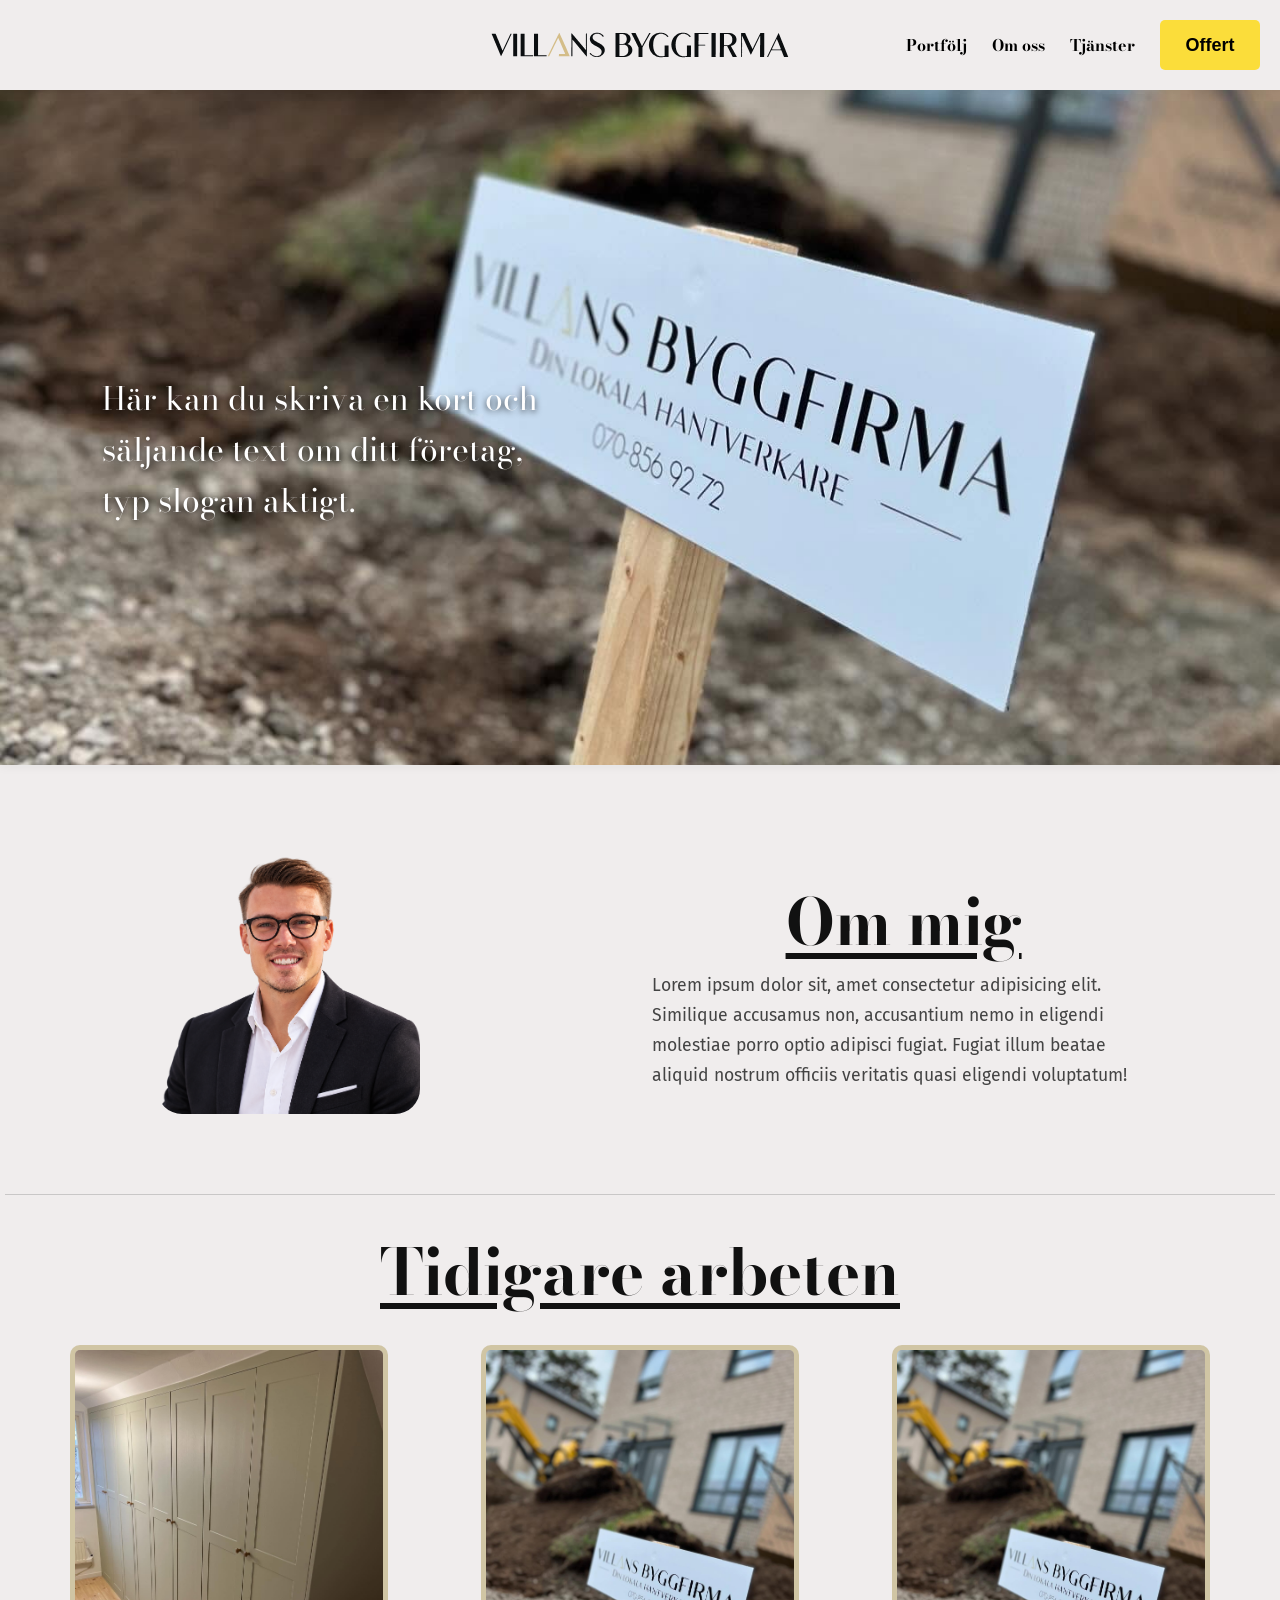
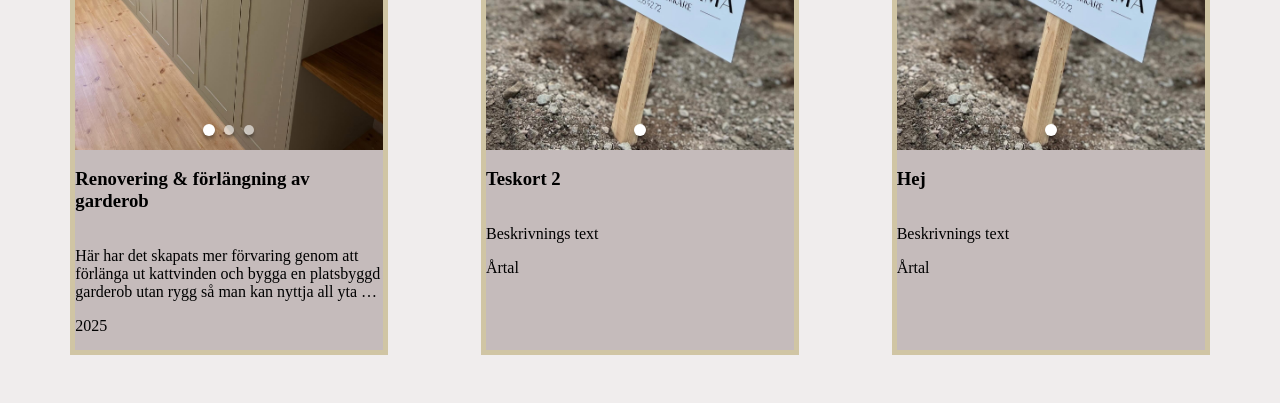
==== index.html @ 3e9bc25f "-Lagt till en skript för att automatiskt skapa nya projektkort och cykla bilderna vid hover. -Stylin" ====
<!DOCTYPE html>
<html lang="en">
<head>
    <meta charset="UTF-8">
    <meta name="viewport" content="width=device-width, initial-scale=1.0">
    <title>Villans Bygg</title>

    <link rel="stylesheet" href="style.css">
    <link rel="preconnect" href="https://fonts.googleapis.com">
    <link rel="preconnect" href="https://fonts.gstatic.com" crossorigin>
    <link href="https://fonts.googleapis.com/css2?family=Bodoni+Moda:ital,opsz,wght@0,6..96,400..900;1,6..96,400..900&family=Caveat:wght@400..700&family=Fira+Sans:ital,wght@0,100;0,200;0,300;0,400;0,500;0,600;0,700;0,800;0,900;1,100;1,200;1,300;1,400;1,500;1,600;1,700;1,800;1,900&family=Instrument+Serif:ital@0;1&display=swap" rel="stylesheet">
</head>
<body>
    <header>
        <div class="header-container">
            <a class="logo" href="/"><img src="/images/Villans-Byggfirma-logo.svg" alt="Villans Byggfirma Logotype">
            </a>
            
            <nav class="navbar">
                <ul>
                    <li><a class="listItems" href="#portfolio">Portfölj</a></li>
                    <li><a class="listItems" href="#aboutUs">Om oss</a></li>
                    <li><a class="listItems" href="#services">Tjänster</a></li>
                </ul>
                <button id="openModalBtn" class="offerBtn">Offert</button>
            </nav>
        </div>
    </header>
    <main>
        <section class="hero-banner"><!--header typ där offertknappen ska vara och en bilden ska ligga som en sectionerad bakgrund-->
            <div class="hero-content">
                <img src="/images/omslag.jpg" alt="Construction sign with company name and contact info">
                <div class="hero-text-box">
                    <p>Här kan du skriva en kort och säljande text om ditt företag, typ slogan aktigt.</p>
                </div>
            </div>
        </section>

        <section id="aboutUs">
            <article class="about">
                <img src="/images/jn-portrait.png" alt="">
                <h2>Om mig</h2>
                <p>Lorem ipsum dolor sit, amet consectetur adipisicing elit. Similique accusamus non, accusantium nemo in eligendi molestiae porro optio adipisci fugiat. Fugiat illum beatae aliquid nostrum officiis veritatis quasi eligendi voluptatum!</p>
            </article>
        </section>

        <section id="services">

        </section>
 
        <section id="portfolio"><!--Portfölj med lite olika utförda arbeten-->
            <div class="project-section">
                <h2>Tidigare arbeten</h2>
                <div id="projects-grid"></div>   <!--Här denna kan ta in projekten automatiskt och använder sig av en template fil istället-->
            </div>
        </section>

        <section id="reviews"><!--Betygsättning-->
            <div>

            </div>
        </section>

        <footer>

        </footer>

<!-- SJÄLVA POP-UP-RUTAN (MODAL) -->
        <div id="offerModal" class="modal">
            <div class="modal-content">
                <!-- Stäng-knapp (krysset) -->
                <span class="close-btn">&times;</span>
                
                <h2>Begär offert</h2>
                <p>Berätta om ert projekt så återkommer vi!</p>
                
                <!-- Ditt kontaktformulär flyttas hit -->
                <form method="post" id="leadform">
                    <div class="form-group">
                        <input type="text" name="name" placeholder="Ditt namn" required>
                    </div>
                    <div class="form-group">
                        <input type="text" name="phone" placeholder="Ditt telefonnummer" required>
                    </div>
                    <div class="form-group">
                        <input type="email" name="email" placeholder="Din mejladress" required>
                    </div>
                    <div class="form-group">
                        <textarea name="message" rows="4" placeholder="Berätta gärna om era behov!"></textarea>
                    </div>
                    <div>
                        <button type="submit" class="submit-btn">Skicka förfrågan</button>
                    </div>
                </form>
            </div>
        </div>
    </main>
        <template id="project-template">
            <div class="project-card">
                <!-- Bildspel-behållare -->
                <div class="slideshow-container">
                    <img src="" alt="" class="project-img active-img">
                    <!-- Här laddas de övriga bilderna dynamiskt -->
                    <div class="slideshow-dots"></div>
                </div>
                
                <div class="project-info">
                    <h3 class="project-title"></h3>
                    <p class="project-desc"></p>
                    <span class="project-year"></span>
                </div>
            </div>
        </template>
        <script src="quoteBtn.js"></script>
        <script src="project-loader.js"></script>
</body>
</html>
---- style.css ----
*{
    
}

html{
    scroll-behavior: smooth;
    scroll-padding-top: 91px;
}

body{
    margin: 0;
    background-color: rgb(240, 237, 237);
}

header{
    position: sticky;
    top: 0;
    z-index: 1000;
    background-color: rgb(240, 237, 237);
    box-shadow: 0 2px 10px rgba(0, 0, 0, 0.05);
}
.header-container {
    display: grid;
    grid-template-columns: 1fr auto 1fr; 
    align-items: center;            
    padding: 20px;
    font-family: "Bodoni Moda", serif;

    
}

.logo {
    grid-column: 2;
    height: fit-content;
    width: 300px;

}

.logo img {
    width: 100%;
    height: auto;
    display: block;
}

.navbar {
    grid-column: 3;
    justify-self: end;
    display: flex;
    align-items: center;
    gap: 20px; 
}

ul {
    list-style: none;
    display: flex;
    gap: 15px; 
    margin: 0;
    padding: 0;
}

.listItems {
    color: black;
    padding: 5px;
    font-weight: bold;
    transition: color 0.3s ease;
    text-decoration: none;
    
}

.listItems:hover{
    color: rgba(255, 217, 0);
    text-decoration: underline;
    text-decoration-color: gold;
}

.offerBtn{
    border: none;
    border-radius: 5px;
    background-color: rgba(255, 217, 0, 0.753);
    height: 50px;
    width: 100px;
    font-size: large;
    font-weight: bolder;
    transition: background-color 0.5s ease;
}

.offerBtn:hover{
    background-color: #333;
    color: gold;
    text-decoration: underline;
    text-decoration-color: gold;

}

/* Dölj rutan som standard */
.modal {
    display: none; 
    position: fixed; 
    z-index: 1000; 
    left: 0;
    top: 0;
    width: 100%;
    height: 100%;
    background-color: rgba(0, 0, 0, 0.6); /* Mörk transparent bakgrund */
    justify-content: center;
    align-items: center;
}

/* Själva popup-kortet */
.modal-content {
    background-color: rgb(233, 233, 231); /* Matchar din sajt */
    padding: 30px;
    border-radius: 8px;
    width: 90%;
    max-width: 500px;
    position: relative;
    box-shadow: 0 5px 15px rgba(0,0,0,0.3);
    font-family: Arial, Helvetica, sans-serif;
}

/* Stäng-knappen (krysset i hörnet) */
.close-btn {
    position: absolute;
    top: 15px;
    right: 20px;
    font-size: 28px;
    font-weight: bold;
    cursor: pointer;
    color: #333;
}

.close-btn:hover {
    color: #000;
}

/* Stil för formulärets fält inne i popupen */
.modal-content input, 
.modal-content textarea {
    width: 100%;
    padding: 10px;
    margin-bottom: 15px;
    border: 1px solid #ccc;
    border-radius: 4px;
    background-color: white; /* Så fälten syns tydligt mot bakgrunden */
    box-sizing: border-box;
    font-family: "arial", sans-serif;
}

.submit-btn {
    width: 100%;
    padding: 12px;
    background-color: #111;
    color: white;
    border: none;
    border-radius: 4px;
    cursor: pointer;
    font-weight: bold;
}

.submit-btn:hover {
    background-color: #333;
    color: gold;
}

.hero-banner {
    width: 100%;
    line-height: 0; /* Tar bort eventuellt extra tomrum under bilden i vissa webbläsare */
    background-color: #111; /* Snygg mörk bakgrund om bilden laddar långsamt */
}

.hero-banner img {
    width: 100%;
    height: auto;
    max-height: 75vh;
    object-fit: cover;
    object-position: center 68%;
    display: block;
    box-shadow: 0 2px 10px rgba(0, 0, 0, 0.05);
    z-index: 500;
}

.hero-text-box {
    position: absolute;     
    top: 50%;               /* Centrerar vertikalt i höjd med bilden */
    left: 8%;               /* Styr hur långt till vänster texten hamnar (där din ring är) */
    transform: translateY(-50%); /* Finjusterar den exakta vertikala centreringen */
    max-width: 450px;       /* Gör så att texten bryts snyggt och inte drar ut över hela skylten */
    color: #ffffff;         /* Vit text för maximal kontrast */
    text-shadow: 0 2px 6px rgba(0, 0, 0, 0.8); /* Ger en mörk skugga så texten läses lätt mot marken */
}

.hero-text-box p {
    font-family: "Bodoni Moda", serif; 
    font-size: 2rem;
    line-height: 1.6;
    margin: 0;
}

#aboutUs {
    
    padding: 80px 20px; /* Ger skön luft runt sektionen så den inte klistrar mot kanterna */
    max-width: 1fr;
    margin: 5px; /* Centrerar hela sektionen på stora skärmar */
    box-shadow: 0px 1px #33333334;
}

.about {
    display: grid;
    grid-template-columns: 0.75fr 1fr;

       & h2{
        font-family: "Bodoni Moda", serif;
        font-size: clamp(2.5rem, 5vw, 4rem); /* Responsiv storlek som inte spränger mobilen */
        text-decoration: underline;
        text-underline-offset: 8px; 
        color: #111111;
        margin: 0 auto;
        justify-self: center;
        align-self: last baseline;
        }

        & p{
            grid-column: 2;
            grid-row: 2;
            font-family: "Fira Sans", sans-serif; 
            font-size: 1.1rem;
            line-height: 1.7; /* Gör brödtexten lättläst */
            color: #444444;
            margin: 0 100px;
        }

        & img{
            grid-row: 1 / span 2;
            width: 50%;
            height: auto;
            justify-self: center;
            align-self: center;
            border-radius: 25px;
        }
    
}

#portfolio {
    padding: 24px;
}
.project-section {
    display: flex;
    flex-direction: column;
    justify-content: center;
    
    & h2{
        font-family: "Bodoni Moda", serif;
        font-size: clamp(2.5rem, 5vw, 4rem); /* Responsiv storlek som inte spränger mobilen */
        text-decoration: underline;
        text-underline-offset: 8px; 
        color: #111111;
        margin: 0;
        align-self: center;
    }
}

#projects-grid {
    display: flex;
    justify-content: space-around;
    align-items: center;
    margin: 24px auto;
}

.project-card {
    display: flex;
    flex-direction: column;
    width: 25%;
    height: 600px;
    background-color: #c5bbbb;
    border: thick solid rgba(231, 214, 115, 0.329);
    border-radius: 10px 10px 0px 0px;
    
    
}

.slideshow-container {
    position: relative;
    width: 100%;
    height: 400px;
    flex-shrink: 0;

    & img{
        position: absolute;
        top: 0;
        left: 0;
        width: 100%;
        height: 100%;
        object-fit: cover;
        opacity: 0;
        transition: opacity 0.5s ease;
        border-radius: 5px 5px 0px 0px;
    }

    & img.active-img{
        opacity: 1;
    }
}

.slideshow-dots {
    position: absolute;
    bottom: 15px;
    left: 50%;
    transform: translateX(-50%);
    display: flex;
    gap: 10px;
    z-index: 2;

}

.slideshow-dots span {
    width: 10px;
    height: 10px;
    background-color: rgba(255, 255, 255, 0.6);
    border-radius: 50%;
    box-shadow: 0 3px 3px rgba(0, 0, 0, 0.3);
    transition: background-color 0.5s, transform 0.3s;

    
}

.slideshow-dots span.active-dot {
    background-color: #ffffff;
    transform: scale(1.2);
}

.project-info {
    display: flex;
    flex-direction: column;
    flex-grow: 1;
    overflow: auto;

    & .project-desc {
        display: -webkit-box;
        -webkit-line-clamp: 3;
        line-clamp: 3;
        -webkit-box-orient: vertical;
        overflow: hidden;
    }
    & .project-year {
        
    }
}
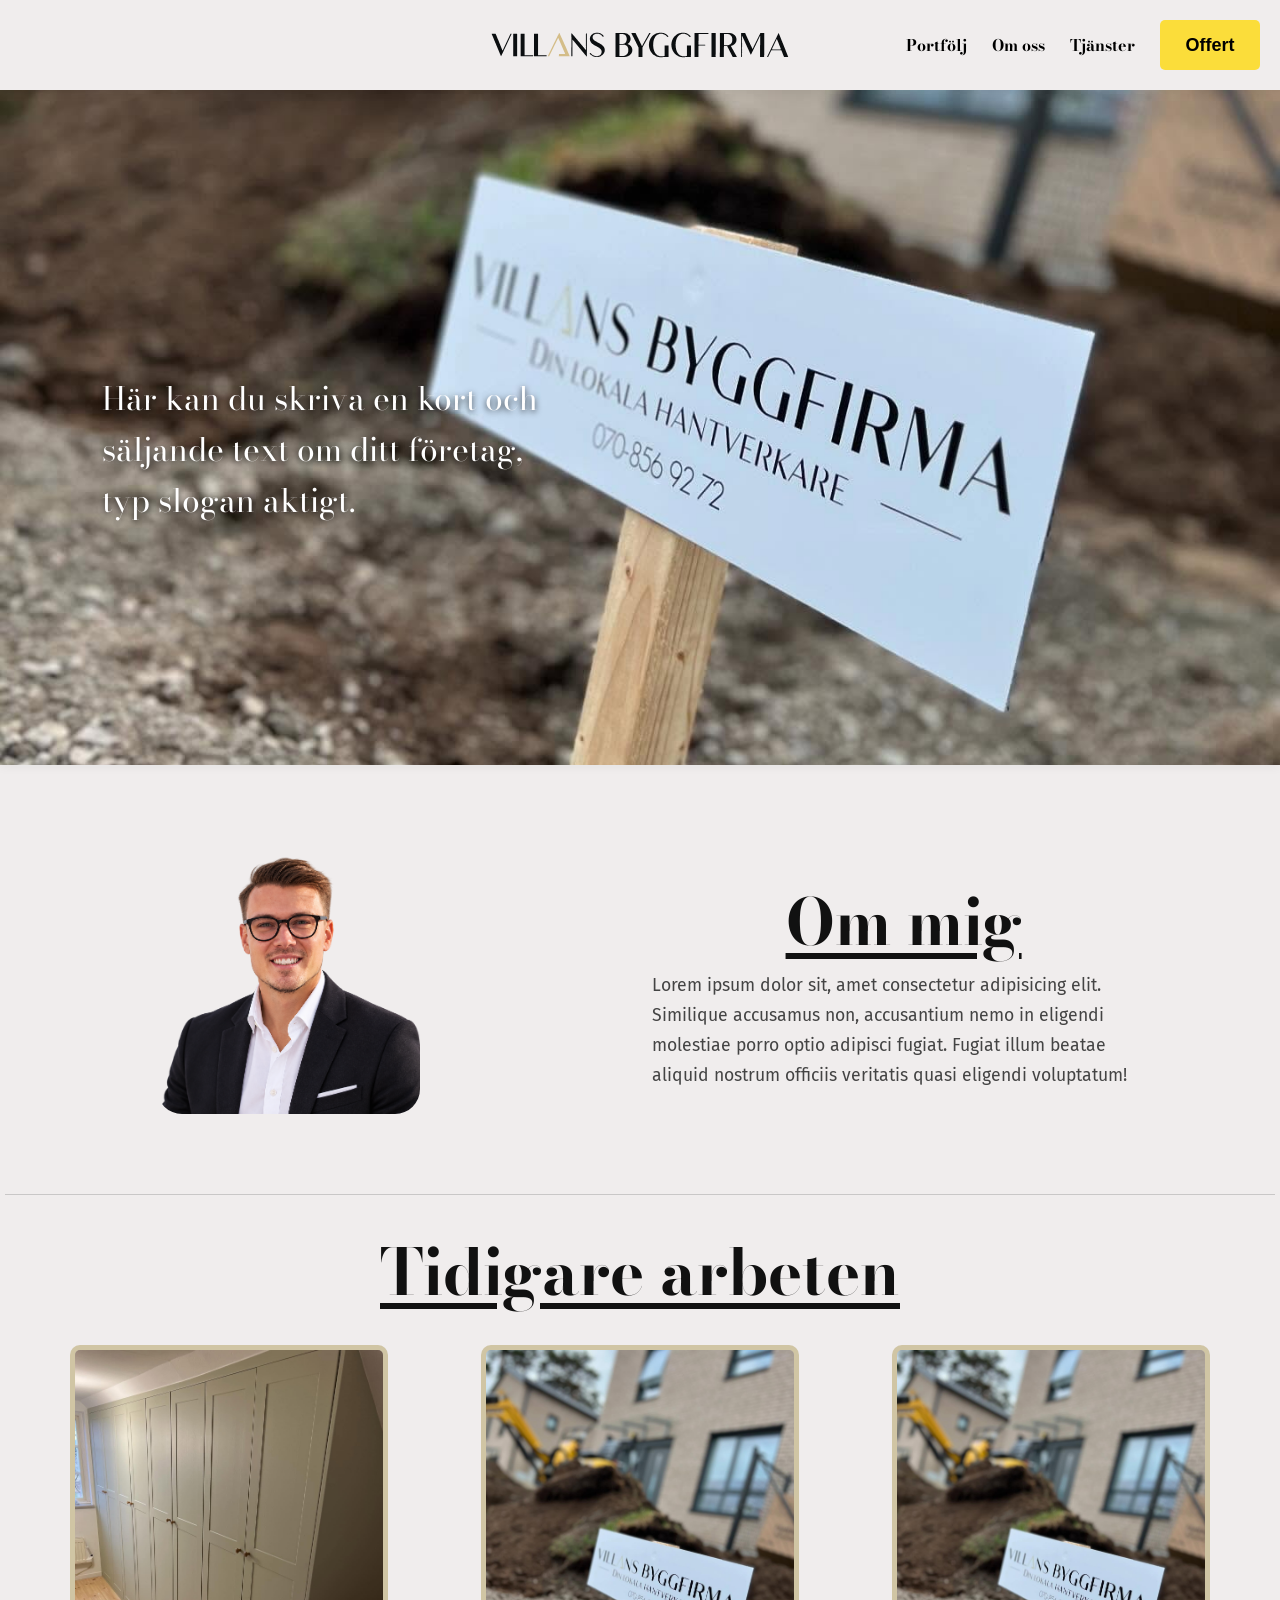
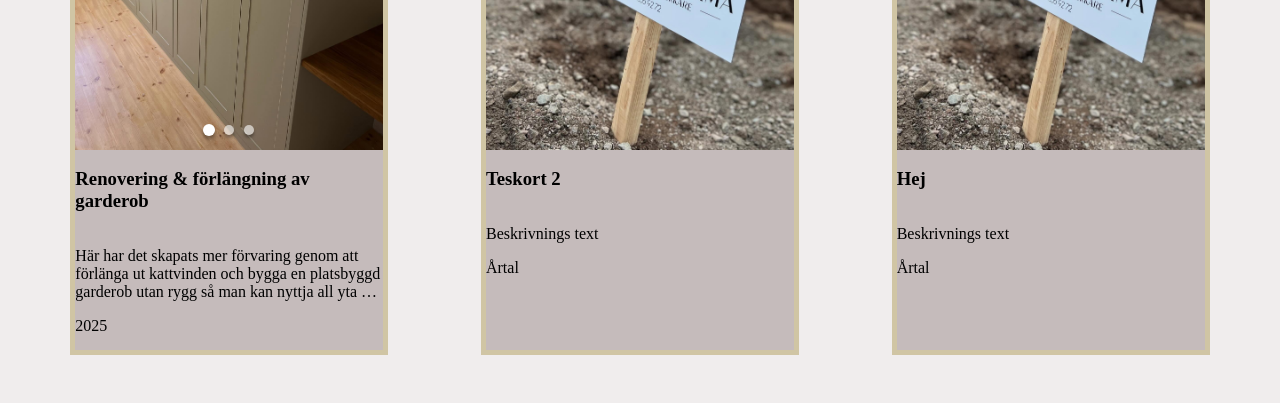
==== commit 59ddd51e: "-Byggt projectLoader för han med AI som bollplank istället för facit. -Modifieringar i quoteBtn & RE" ====
--- a/index.html
+++ b/index.html
@@ -22,7 +22,7 @@
                     <li><a class="listItems" href="#aboutUs">Om oss</a></li>
                     <li><a class="listItems" href="#services">Tjänster</a></li>
                 </ul>
-                <button id="openModalBtn" class="offerBtn">Offert</button>
+                <button id="openOfferBtn" class="offerBtn">Offert</button>
             </nav>
         </div>
     </header>
@@ -66,8 +66,8 @@
         </footer>
 
 <!-- SJÄLVA POP-UP-RUTAN (MODAL) -->
-        <div id="offerModal" class="modal">
-            <div class="modal-content">
+        <div id="offerForm" class="form">
+            <div class="form-content">
                 <!-- Stäng-knapp (krysset) -->
                 <span class="close-btn">&times;</span>
                 
@@ -112,6 +112,6 @@
             </div>
         </template>
         <script src="quoteBtn.js"></script>
-        <script src="project-loader.js"></script>
+        <script src="projectLoader.js"></script>
 </body>
 </html>
--- a/style.css
+++ b/style.css
@@ -93,7 +93,7 @@
 }
 
 /* Dölj rutan som standard */
-.modal {
+.form {
     display: none; 
     position: fixed; 
     z-index: 1000; 
@@ -107,7 +107,7 @@
 }
 
 /* Själva popup-kortet */
-.modal-content {
+.form-content {
     background-color: rgb(233, 233, 231); /* Matchar din sajt */
     padding: 30px;
     border-radius: 8px;
@@ -134,8 +134,8 @@
 }
 
 /* Stil för formulärets fält inne i popupen */
-.modal-content input, 
-.modal-content textarea {
+.form-content input, 
+.form-content textarea {
     width: 100%;
     padding: 10px;
     margin-bottom: 15px;
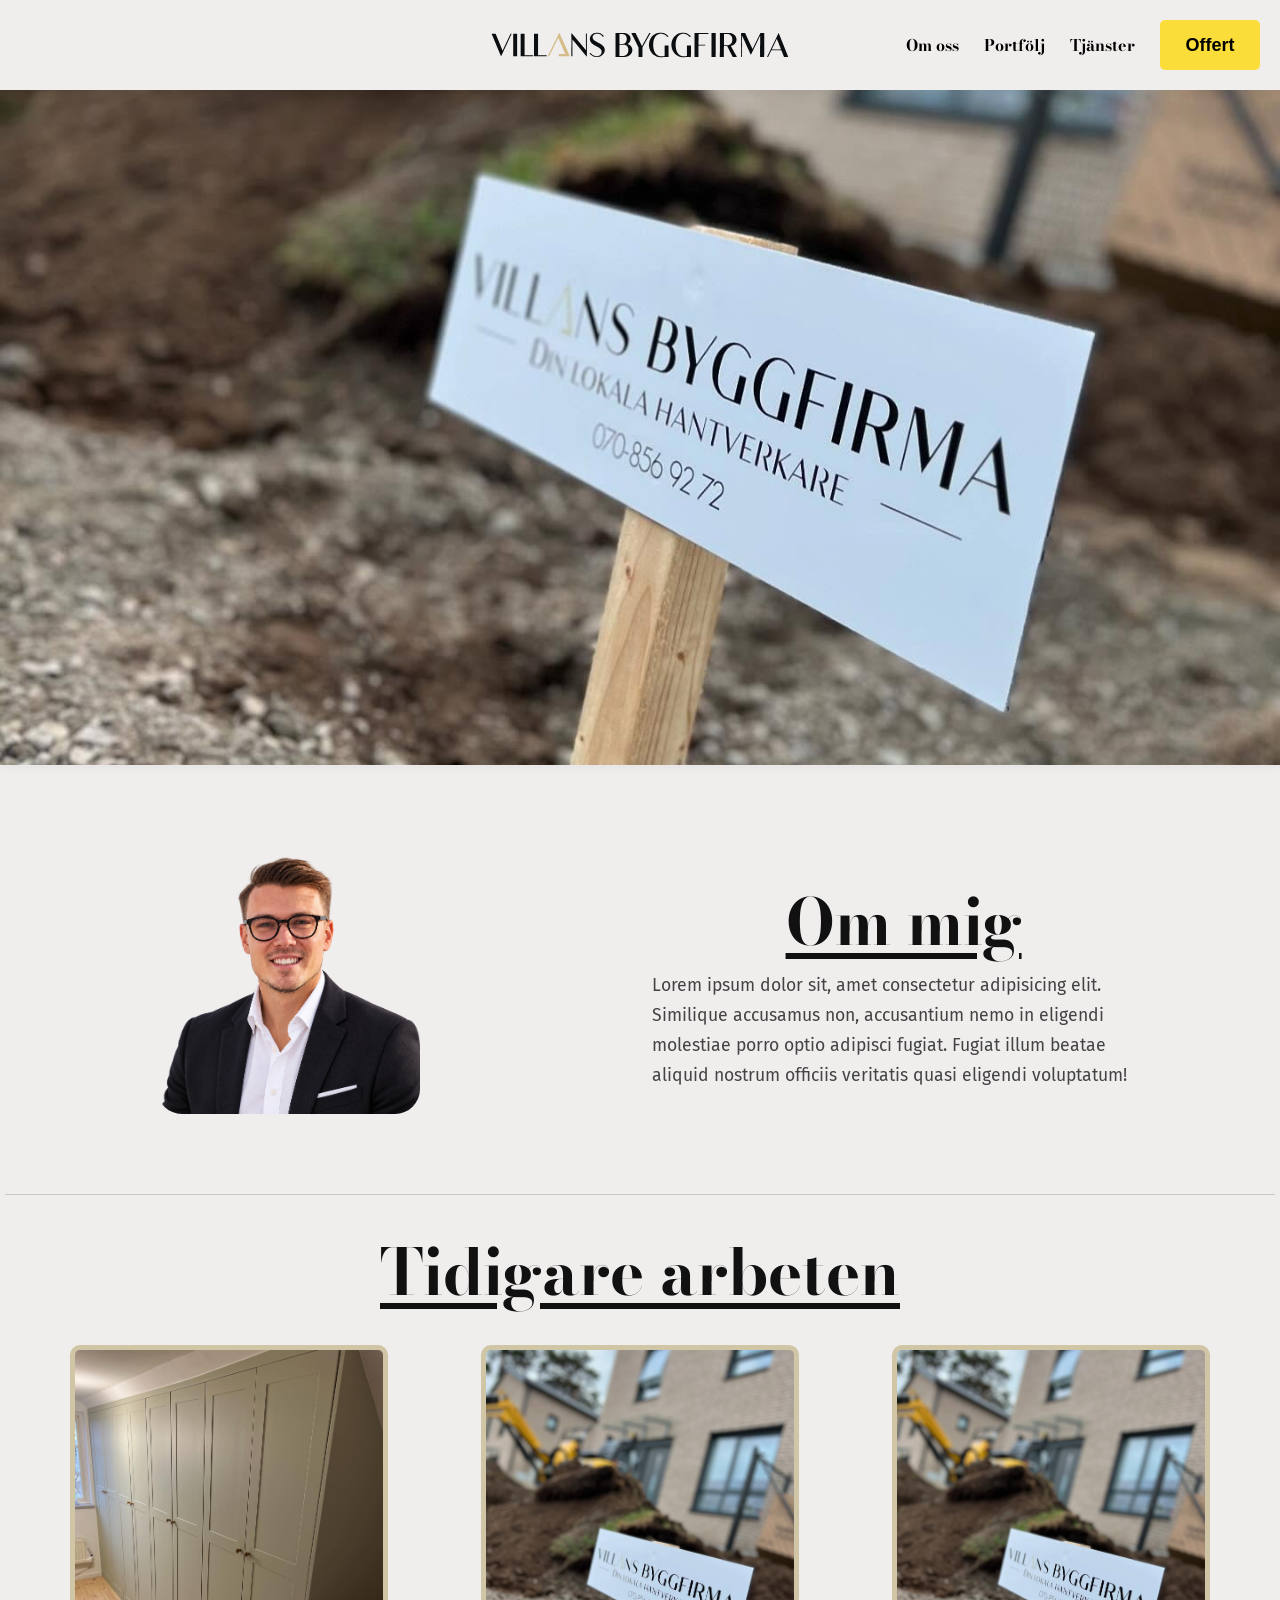
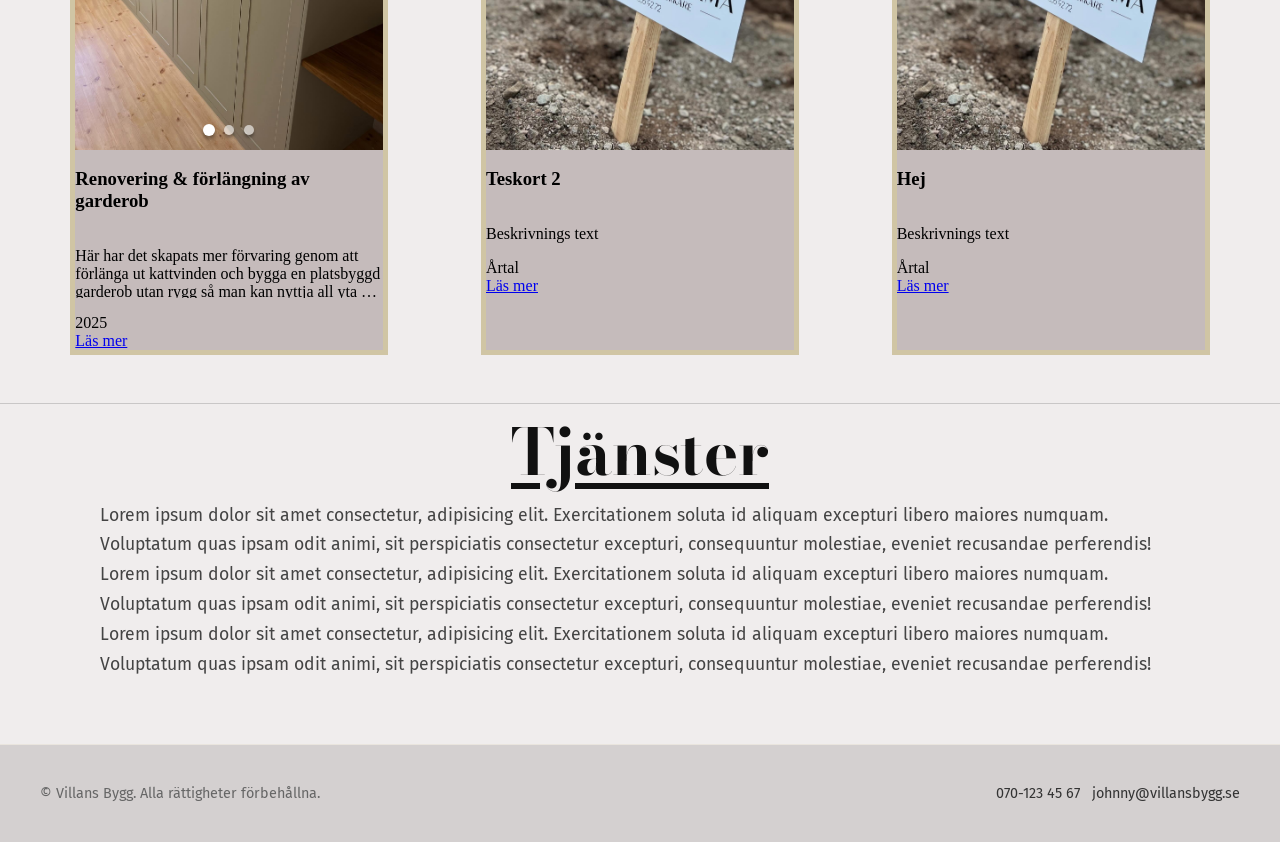
==== commit 029ec212: "Byggt färdigt projektLoader.js och gjort den modulär. Gjorde en projectService.js som hämtar data is" ====
--- a/index.html
+++ b/index.html
@@ -18,8 +18,8 @@
             
             <nav class="navbar">
                 <ul>
+                    <li><a class="listItems" href="#aboutUs">Om oss</a></li>
                     <li><a class="listItems" href="#portfolio">Portfölj</a></li>
-                    <li><a class="listItems" href="#aboutUs">Om oss</a></li>
                     <li><a class="listItems" href="#services">Tjänster</a></li>
                 </ul>
                 <button id="openOfferBtn" class="offerBtn">Offert</button>
@@ -31,7 +31,7 @@
             <div class="hero-content">
                 <img src="/images/omslag.jpg" alt="Construction sign with company name and contact info">
                 <div class="hero-text-box">
-                    <p>Här kan du skriva en kort och säljande text om ditt företag, typ slogan aktigt.</p>
+<!--                     <p>Här kan du skriva en kort och säljande text om ditt företag, typ slogan aktigt.</p> -->
                 </div>
             </div>
         </section>
@@ -43,10 +43,6 @@
                 <p>Lorem ipsum dolor sit, amet consectetur adipisicing elit. Similique accusamus non, accusantium nemo in eligendi molestiae porro optio adipisci fugiat. Fugiat illum beatae aliquid nostrum officiis veritatis quasi eligendi voluptatum!</p>
             </article>
         </section>
-
-        <section id="services">
-
-        </section>
  
         <section id="portfolio"><!--Portfölj med lite olika utförda arbeten-->
             <div class="project-section">
@@ -55,15 +51,25 @@
             </div>
         </section>
 
-        <section id="reviews"><!--Betygsättning-->
-            <div>
+         <section id="services">
+            <h2>Tjänster</h2>
+            <article>Lorem ipsum dolor sit amet consectetur, adipisicing elit. Exercitationem soluta id aliquam excepturi libero maiores numquam. Voluptatum quas ipsam odit animi, sit perspiciatis consectetur excepturi, consequuntur molestiae, eveniet recusandae perferendis!</article>
+            <article>Lorem ipsum dolor sit amet consectetur, adipisicing elit. Exercitationem soluta id aliquam excepturi libero maiores numquam. Voluptatum quas ipsam odit animi, sit perspiciatis consectetur excepturi, consequuntur molestiae, eveniet recusandae perferendis!</article>
+            <article>Lorem ipsum dolor sit amet consectetur, adipisicing elit. Exercitationem soluta id aliquam excepturi libero maiores numquam. Voluptatum quas ipsam odit animi, sit perspiciatis consectetur excepturi, consequuntur molestiae, eveniet recusandae perferendis!</article>
+        </section>
+        <footer>
+            <div class="footer-container">
+                <p class="footer-copy">&copy; <span id="year"></span> Villans Bygg. Alla rättigheter förbehållna.</p>
+                <div class="footer-links">
+                    <a href="tel:0701234567">070-123 45 67</a>
+                    <a href="mailto#">johnny@villansbygg.se</a>
+                </div>
+            </div>
+        </footer>
 
-            </div>
-        </section>
 
-        <footer>
 
-        </footer>
+
 
 <!-- SJÄLVA POP-UP-RUTAN (MODAL) -->
         <div id="offerForm" class="form">
@@ -108,10 +114,11 @@
                     <h3 class="project-title"></h3>
                     <p class="project-desc"></p>
                     <span class="project-year"></span>
+                    <a href="/projects.html" class="project-link">Läs mer</a>
                 </div>
             </div>
         </template>
         <script src="quoteBtn.js"></script>
-        <script src="projectLoader.js"></script>
+        <script src="projectLoader.js" type="module"></script>
 </body>
 </html>
--- a/style.css
+++ b/style.css
@@ -56,6 +56,17 @@
     gap: 15px; 
     margin: 0;
     padding: 0;
+}
+
+/* För att slippa ändra vartenda titel på hemsidan. Ta bort den som är nästad i dem andra om detta räcker!*/
+h2 {
+        font-family: "Bodoni Moda", serif;
+        font-size: clamp(2.5rem, 5vw, 4rem); /* Responsiv storlek som inte spränger mobilen */
+        text-decoration: underline;
+        text-underline-offset: 8px; 
+        color: #111111;
+        margin: 0;
+        align-self: center;
 }
 
 .listItems {
@@ -242,11 +253,19 @@
 
 #portfolio {
     padding: 24px;
+    box-shadow: 0px 1px #33333334;
 }
 .project-section {
     display: flex;
     flex-direction: column;
     justify-content: center;
+    /*Ifall jag kan fixa ett penseldrag i bakgrunden på projekt-sektionen*/
+    /* position: relative; /* Bra om du vill positionera penseldraget exakt 
+    background-image: url('/images/penseldrag.svg');
+    background-repeat: no-repeat;
+    background-position: center;
+    background-size: contain; /* Gör att penseldraget anpassar sig snyggt efter sektionens storlek 
+    padding: 60px 20px; */
     
     & h2{
         font-family: "Bodoni Moda", serif;
@@ -346,3 +365,73 @@
     }
 }
 
+#services {
+    display: flex;
+    flex-direction: column;
+    justify-content: center;
+
+    & article{
+            font-family: "Fira Sans", sans-serif; 
+            font-size: 1.1rem;
+            line-height: 1.7; /* Gör brödtexten lättläst */
+            color: #444444;
+            margin: 0 100px;
+    }
+}
+
+/*///////////////////////AI-Footer///////////////////////////////////*/
+/* Sparsmakad Footer */
+footer {
+    background-color: #aaa6a669; /* Anpassa efter din sidfärg (t.ex. vit eller svagt benvit) */
+    border-top: 1px solid #eae5de; /* En tunn, diskret linje */
+    padding: 2.5rem 2rem;
+    margin-top: 4rem;
+    color: #555;
+    font-family: 'Fira Sans', sans-serif; /* Eller vilket typsnitt du föredrar */
+    font-size: 0.9rem;
+}
+
+.footer-container {
+    max-width: 1200px;
+    margin: 0 auto;
+    display: flex;
+    justify-content: space-between;
+    align-items: center;
+    flex-wrap: wrap;
+    gap: 1rem;
+}
+
+.footer-copy {
+    margin: 0;
+    color: #666;
+}
+
+.footer-links {
+    display: flex;
+    align-items: center;
+    gap: 0.75rem;
+}
+
+.footer-links a {
+    color: #333;
+    text-decoration: none;
+    transition: color 0.2s ease;
+}
+
+.footer-links a:hover {
+    color: #000;
+    text-decoration: underline;
+}
+
+
+/* Responsivt för mobiler (stapla på höjden och centrera) */
+@media (max-width: 768px) {
+    .footer-container {
+        flex-direction: column;
+        text-align: center;
+    }
+}
+
+
+/*//////////////////////////////////////////////////////////////////*/
+
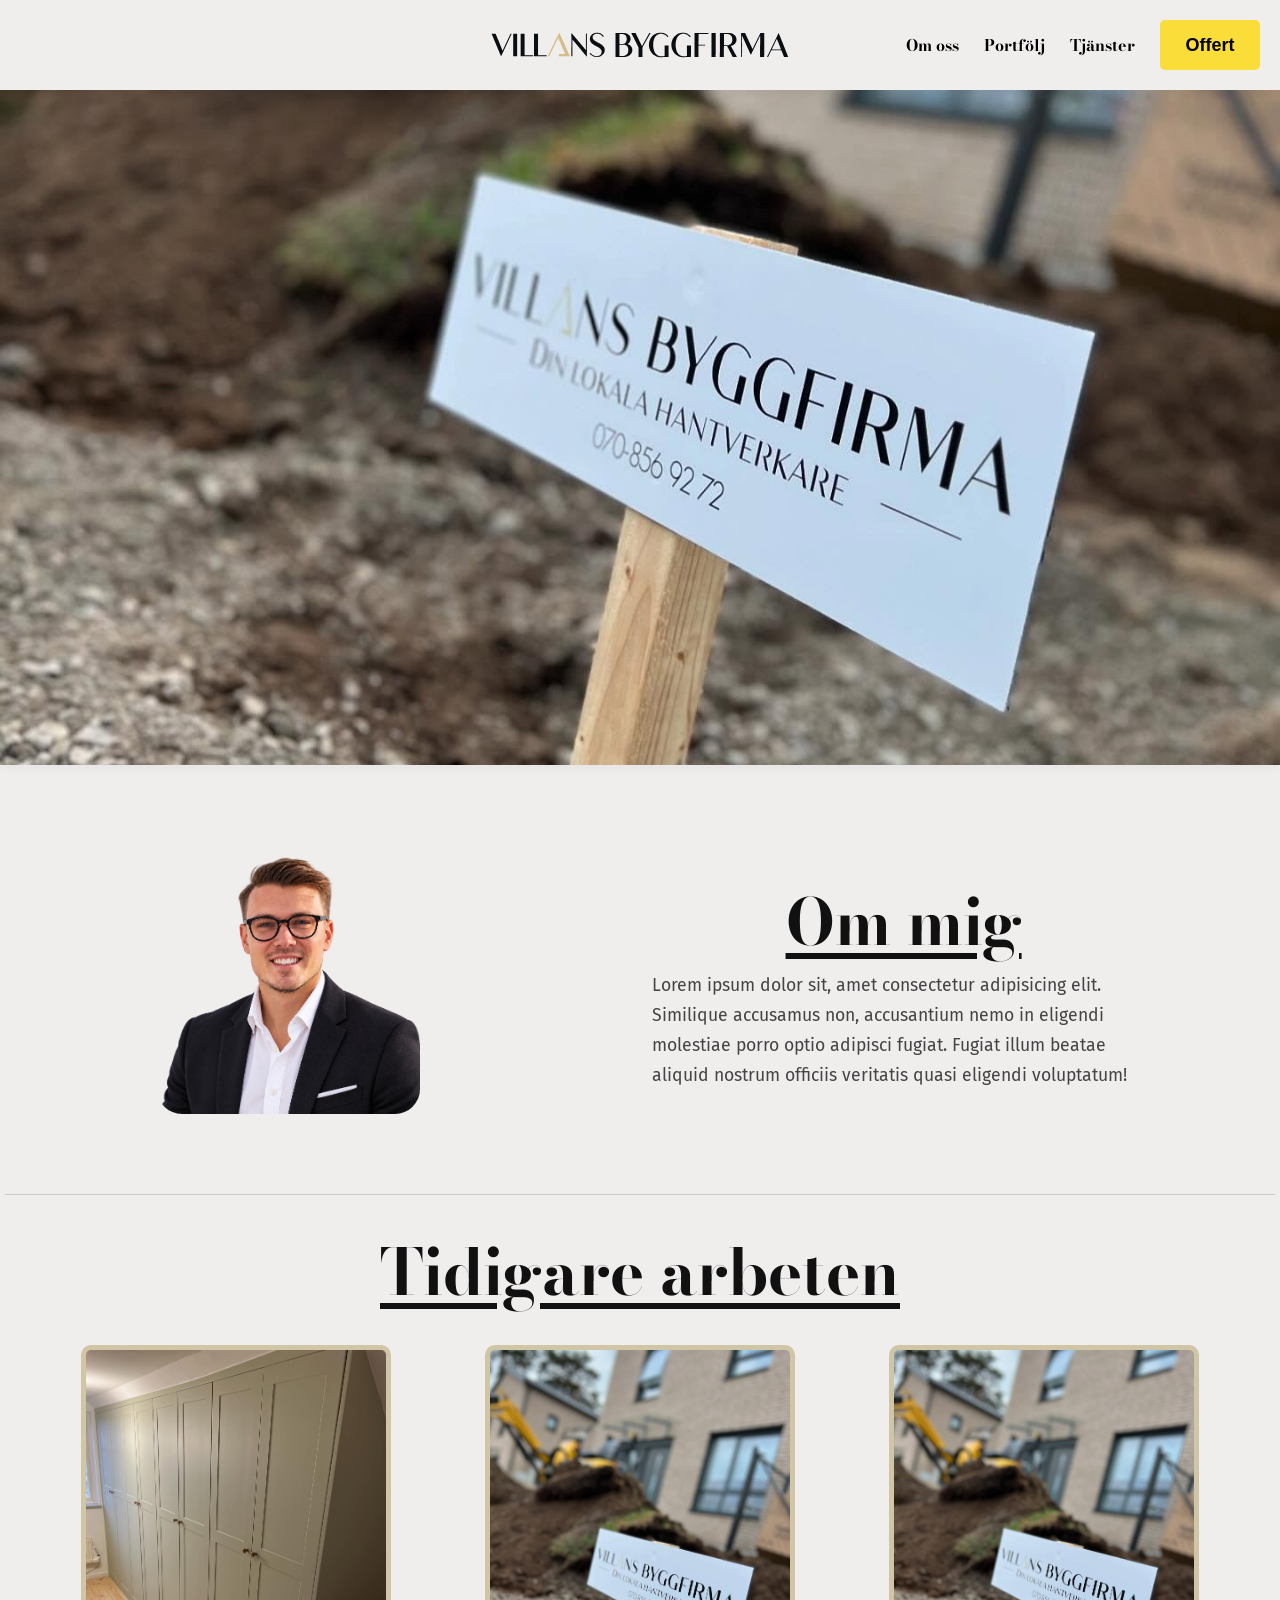
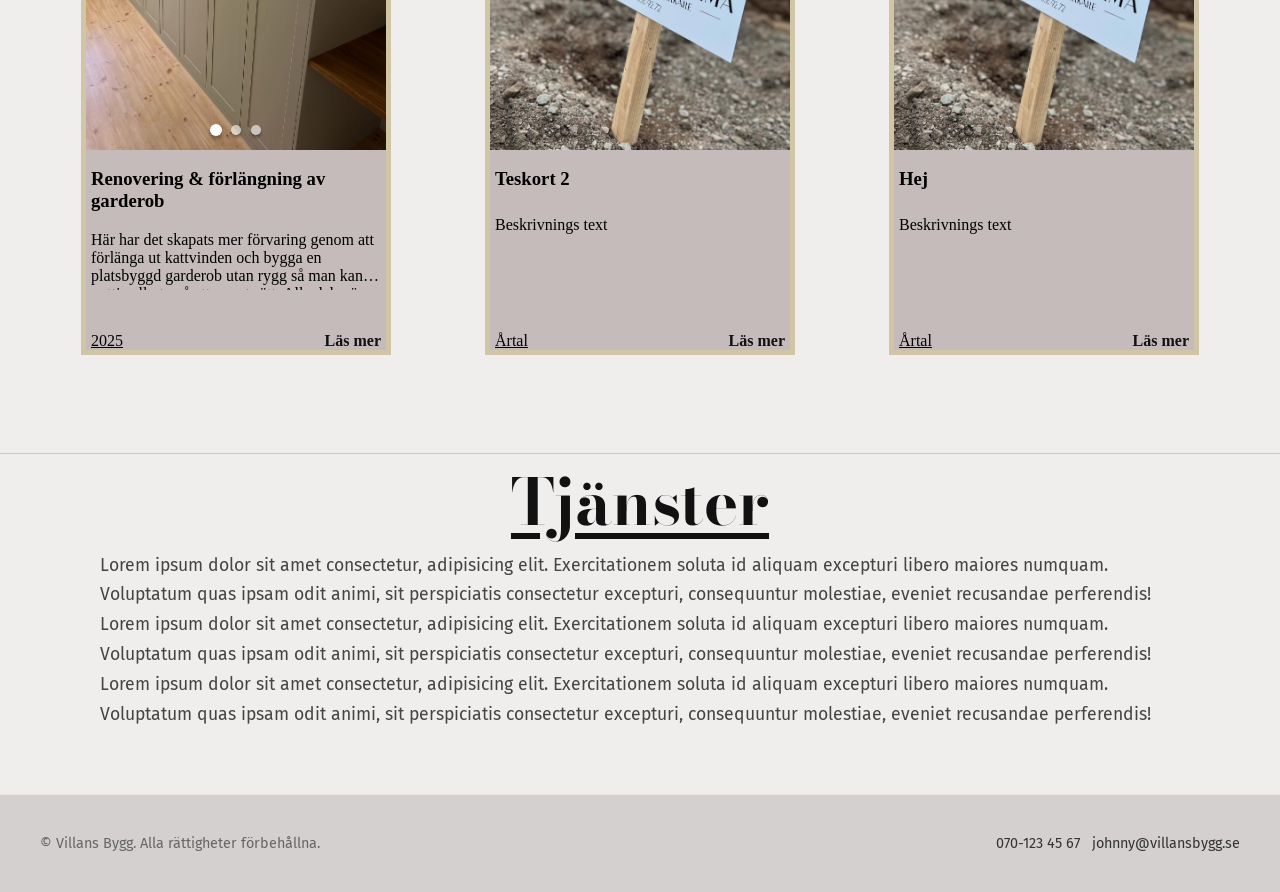
==== commit 7b03745f: "-Städat index från onödiga kommentarer och lagt lagt till "alt" text på porträttet. -Lagt till att t" ====
--- a/index.html
+++ b/index.html
@@ -31,23 +31,23 @@
             <div class="hero-content">
                 <img src="/images/omslag.jpg" alt="Construction sign with company name and contact info">
                 <div class="hero-text-box">
-<!--                     <p>Här kan du skriva en kort och säljande text om ditt företag, typ slogan aktigt.</p> -->
+                <!-- <p>Här kan du skriva en kort och säljande text om ditt företag, typ slogan aktigt.</p> -->
                 </div>
             </div>
         </section>
 
         <section id="aboutUs">
             <article class="about">
-                <img src="/images/jn-portrait.png" alt="">
+                <img src="/images/jn-portrait.png" alt="Portrait picture of the owner">
                 <h2>Om mig</h2>
                 <p>Lorem ipsum dolor sit, amet consectetur adipisicing elit. Similique accusamus non, accusantium nemo in eligendi molestiae porro optio adipisci fugiat. Fugiat illum beatae aliquid nostrum officiis veritatis quasi eligendi voluptatum!</p>
             </article>
         </section>
  
-        <section id="portfolio"><!--Portfölj med lite olika utförda arbeten-->
+        <section id="portfolio">
             <div class="project-section">
                 <h2>Tidigare arbeten</h2>
-                <div id="projects-grid"></div>   <!--Här denna kan ta in projekten automatiskt och använder sig av en template fil istället-->
+                <div id="projects-grid"></div>   <!--Denna tar in projekten automatiskt och använder sig av en template fil istället-->
             </div>
         </section>
 
@@ -71,16 +71,16 @@
 
 
 
-<!-- SJÄLVA POP-UP-RUTAN (MODAL) -->
+<!-- POP-UP RUTA Offert -->
         <div id="offerForm" class="form">
             <div class="form-content">
-                <!-- Stäng-knapp (krysset) -->
+                <!-- Stäng knapp -->
                 <span class="close-btn">&times;</span>
                 
                 <h2>Begär offert</h2>
                 <p>Berätta om ert projekt så återkommer vi!</p>
                 
-                <!-- Ditt kontaktformulär flyttas hit -->
+                <!-- Kontaktformulär flyttas hit -->
                 <form method="post" id="leadform">
                     <div class="form-group">
                         <input type="text" name="name" placeholder="Ditt namn" required>
@@ -113,8 +113,10 @@
                 <div class="project-info">
                     <h3 class="project-title"></h3>
                     <p class="project-desc"></p>
-                    <span class="project-year"></span>
-                    <a href="/projects.html" class="project-link">Läs mer</a>
+                    <div class="project-tags">
+                        <p class="project-year"></p>
+                        <a href="/projects.html" class="project-link">Läs mer</a>
+                    </div>
                 </div>
             </div>
         </template>
--- a/style.css
+++ b/style.css
@@ -282,17 +282,19 @@
     display: flex;
     justify-content: space-around;
     align-items: center;
-    margin: 24px auto;
+    margin: 24px 10px;
+    flex-wrap: wrap;
 }
 
 .project-card {
     display: flex;
     flex-direction: column;
-    width: 25%;
+    width: 300px;
     height: 600px;
     background-color: #c5bbbb;
     border: thick solid rgba(231, 214, 115, 0.329);
     border-radius: 10px 10px 0px 0px;
+    margin-bottom: 50px;
     
     
 }
@@ -347,11 +349,12 @@
     transform: scale(1.2);
 }
 
-.project-info {
-    display: flex;
-    flex-direction: column;
-    flex-grow: 1;
+.project-info { /*Ändrade detta till grid istället så jag enklare kan styra ytans storlekar*/
+    display: grid;
+    grid-template-rows: repeat(3, 1fr);
     overflow: auto;
+    height: 200px;
+    padding: 0px 5px;
 
     & .project-desc {
         display: -webkit-box;
@@ -359,8 +362,23 @@
         line-clamp: 3;
         -webkit-box-orient: vertical;
         overflow: hidden;
+        margin: 0;
+    }
+    & .project-tags {
+        display: flex;
+        flex-direction: row;
+        align-items: flex-end;
+        
     }
     & .project-year {
+        text-decoration: underline;
+        flex-grow: 1;
+        margin: 0;
+    }
+    & .project-link {
+        text-decoration: none;
+        color: #111;
+        font-weight: bold;
         
     }
 }
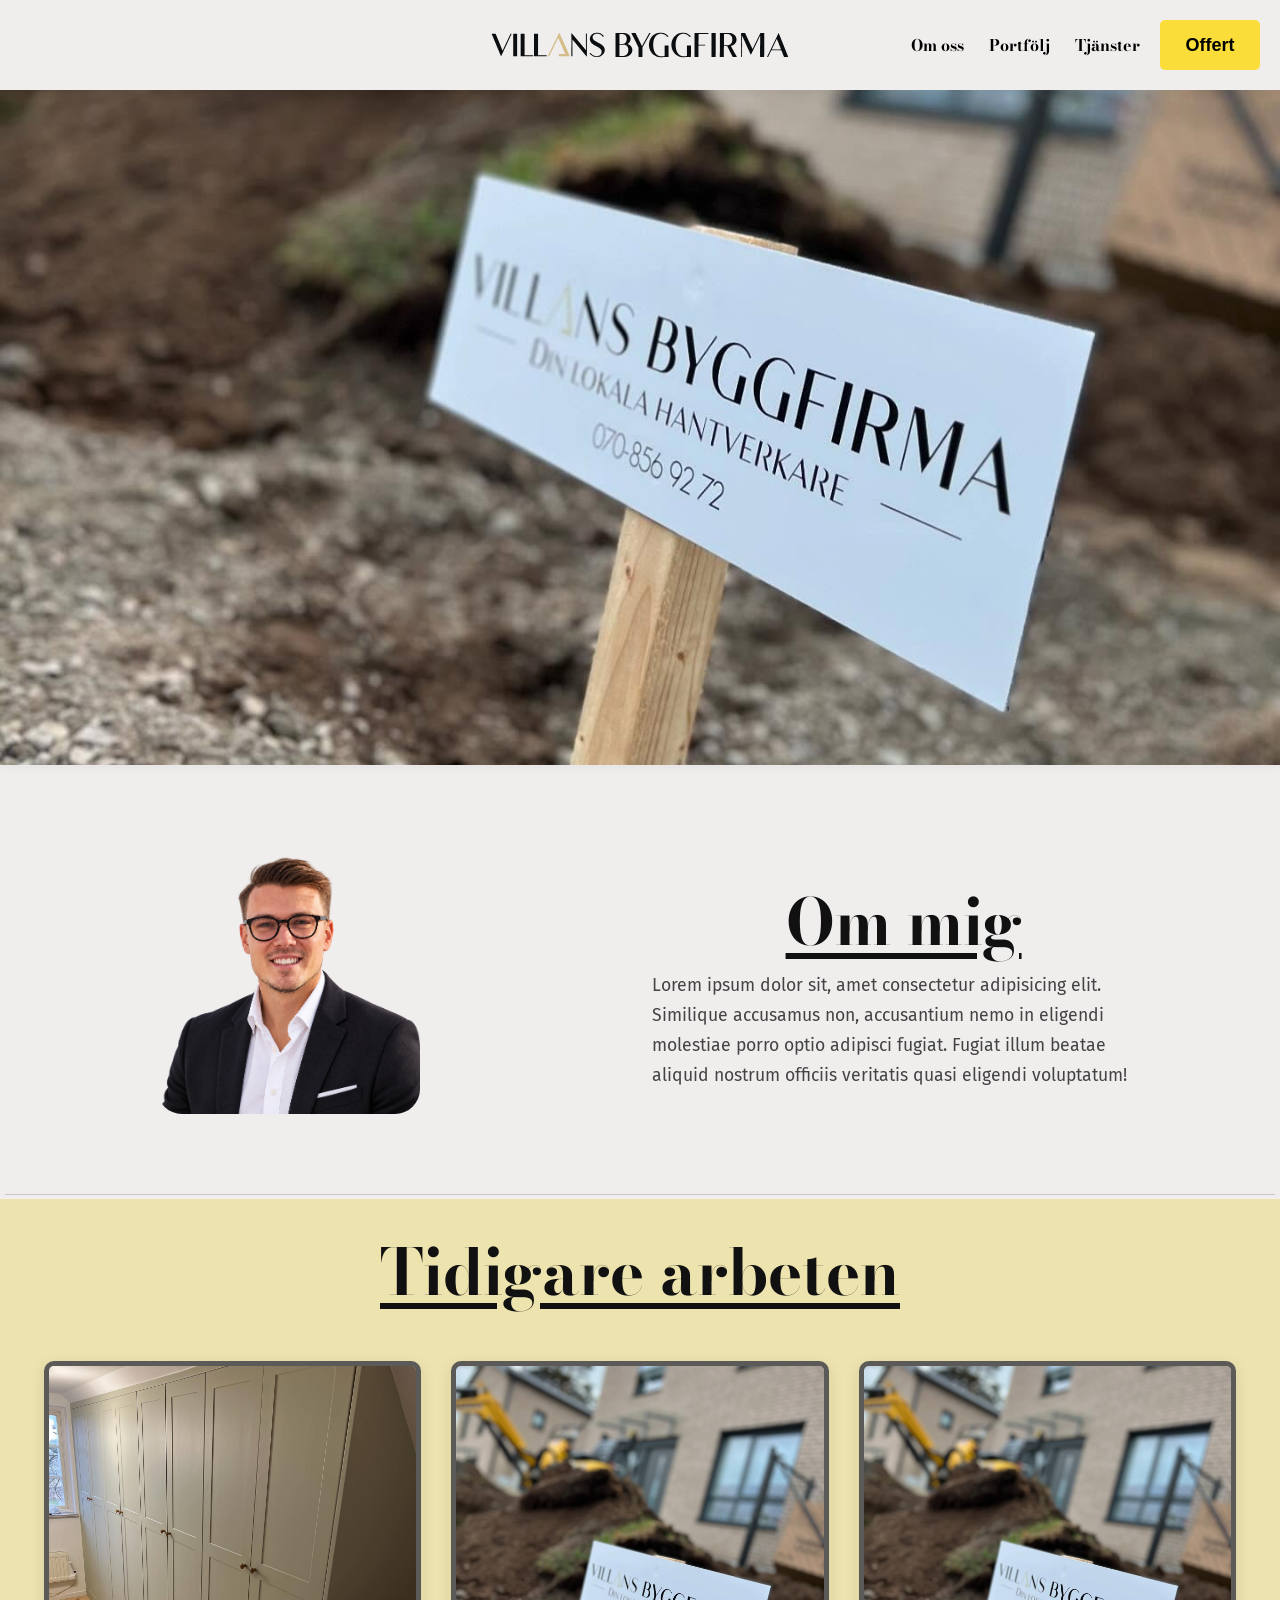
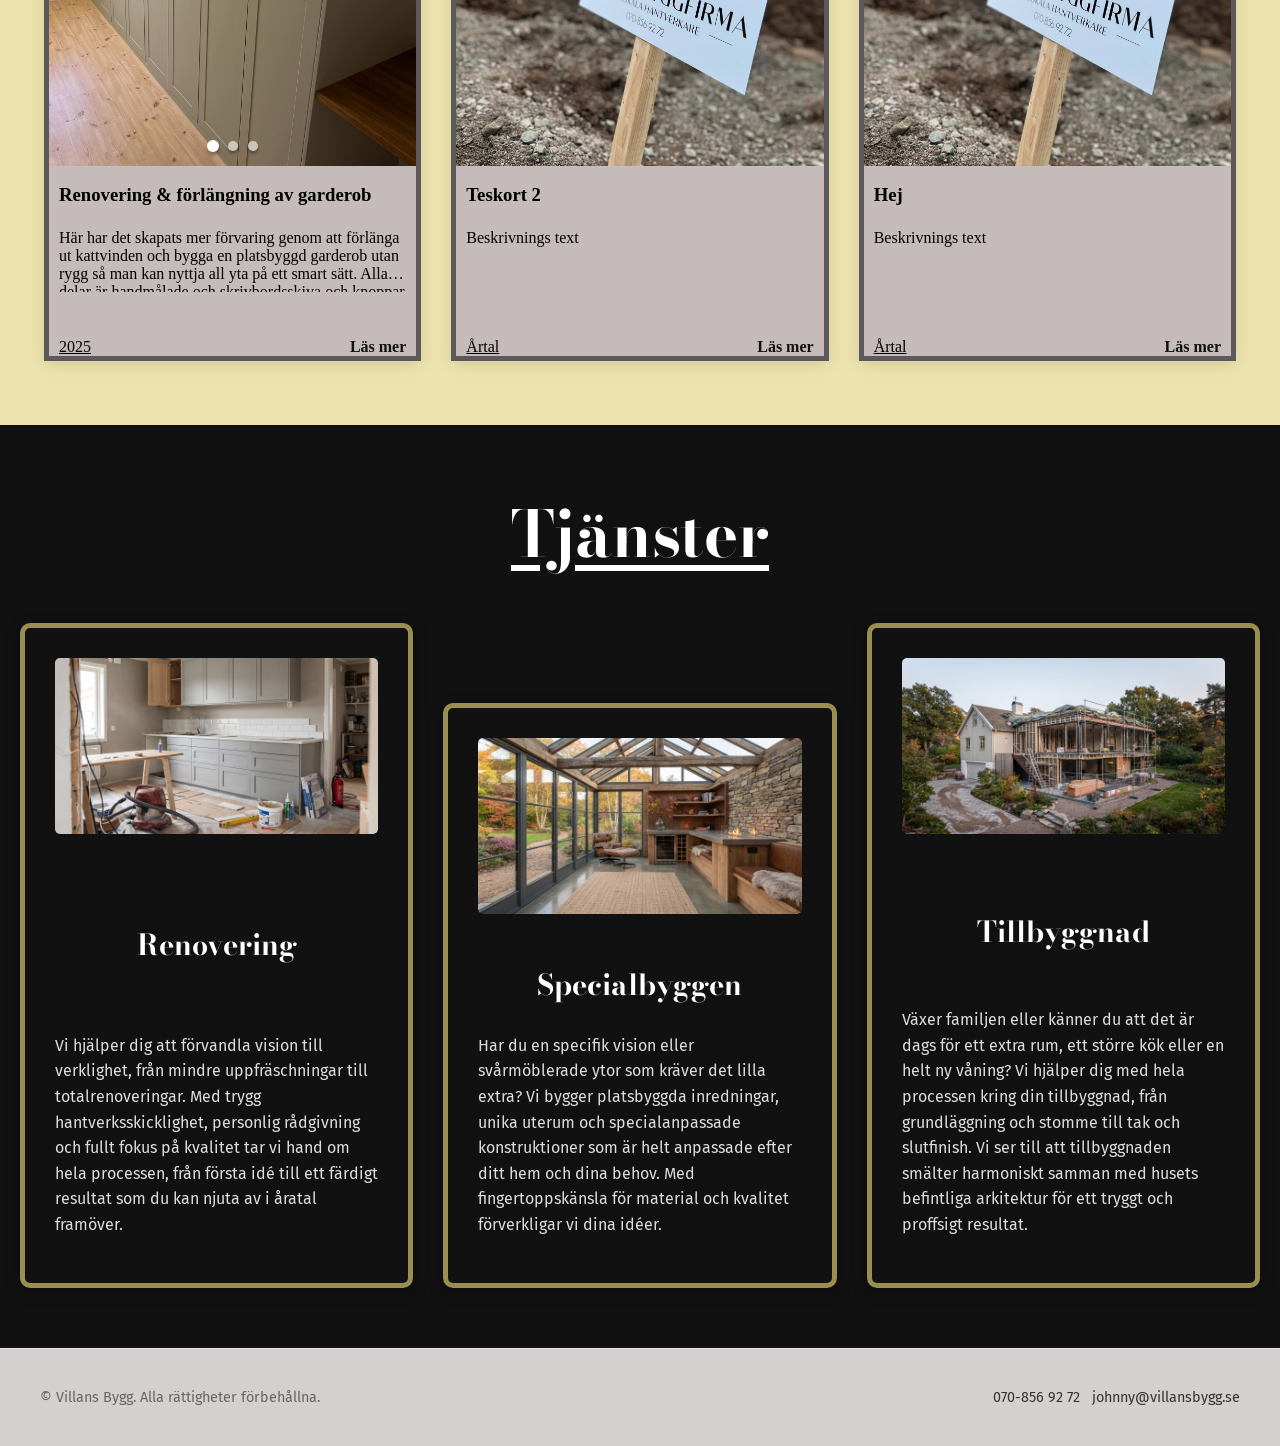
==== commit bfef7225: "Stylat färdigt tjänster lagt till responsivitet lagt till hamburgare-meny samt script för att navige" ====
--- a/index.html
+++ b/index.html
@@ -17,17 +17,18 @@
             </a>
             
             <nav class="navbar">
-                <ul>
+                <button class="menu-toggle" id="menu-btn">&#9776;</button>
+                <ul id="nav-menu">
                     <li><a class="listItems" href="#aboutUs">Om oss</a></li>
                     <li><a class="listItems" href="#portfolio">Portfölj</a></li>
                     <li><a class="listItems" href="#services">Tjänster</a></li>
+                    <button id="openOfferBtn" class="offerBtn">Offert</button>
                 </ul>
-                <button id="openOfferBtn" class="offerBtn">Offert</button>
             </nav>
         </div>
     </header>
     <main>
-        <section class="hero-banner"><!--header typ där offertknappen ska vara och en bilden ska ligga som en sectionerad bakgrund-->
+        <section class="hero-banner">
             <div class="hero-content">
                 <img src="/images/omslag.jpg" alt="Construction sign with company name and contact info">
                 <div class="hero-text-box">
@@ -52,16 +53,37 @@
         </section>
 
          <section id="services">
-            <h2>Tjänster</h2>
-            <article>Lorem ipsum dolor sit amet consectetur, adipisicing elit. Exercitationem soluta id aliquam excepturi libero maiores numquam. Voluptatum quas ipsam odit animi, sit perspiciatis consectetur excepturi, consequuntur molestiae, eveniet recusandae perferendis!</article>
-            <article>Lorem ipsum dolor sit amet consectetur, adipisicing elit. Exercitationem soluta id aliquam excepturi libero maiores numquam. Voluptatum quas ipsam odit animi, sit perspiciatis consectetur excepturi, consequuntur molestiae, eveniet recusandae perferendis!</article>
-            <article>Lorem ipsum dolor sit amet consectetur, adipisicing elit. Exercitationem soluta id aliquam excepturi libero maiores numquam. Voluptatum quas ipsam odit animi, sit perspiciatis consectetur excepturi, consequuntur molestiae, eveniet recusandae perferendis!</article>
+            <h2 class="service-title">Tjänster</h2>
+            <article class="service-card">
+                <img src="/images/renovering.jpg" alt="Renovering">
+                <h3 class="service-title">Renovering</h3>
+                <p>
+                   Vi hjälper dig att förvandla vision till verklighet, från mindre uppfräschningar till totalrenoveringar. Med trygg hantverksskicklighet, personlig rådgivning och fullt fokus på kvalitet tar vi hand om hela processen, från första idé till ett färdigt resultat som du kan njuta av i åratal framöver. 
+                </p>
+            </article>
+
+            <article class="service-card">
+                <img src="/images/specialbygge.jpg" alt="Specialbyggen">
+                <h3 class="service-title">Specialbyggen</h3>
+                <p>
+                    Har du en specifik vision eller svårmöblerade ytor som kräver det lilla extra? Vi bygger platsbyggda inredningar, unika uterum och specialanpassade konstruktioner som är helt anpassade efter ditt hem och dina behov. Med fingertoppskänsla för material och kvalitet förverkligar vi dina idéer.
+                </p>
+            </article>
+
+            <article class="service-card">
+                <img src="/images/tillbyggnad.jpg" alt="Tillbyggnad">
+                <h3 class="service-title">Tillbyggnad</h3>
+                <p>
+                    Växer familjen eller känner du att det är dags för ett extra rum, ett större kök eller en helt ny våning? Vi hjälper dig med hela processen kring din tillbyggnad, från grundläggning och stomme till tak och slutfinish. Vi ser till att tillbyggnaden smälter harmoniskt samman med husets befintliga arkitektur för ett tryggt och proffsigt resultat.
+                </p>
+            </article>
         </section>
+        
         <footer>
             <div class="footer-container">
                 <p class="footer-copy">&copy; <span id="year"></span> Villans Bygg. Alla rättigheter förbehållna.</p>
                 <div class="footer-links">
-                    <a href="tel:0701234567">070-123 45 67</a>
+                    <a href="tel:0701234567">070-856 92 72</a>
                     <a href="mailto#">johnny@villansbygg.se</a>
                 </div>
             </div>
@@ -122,5 +144,6 @@
         </template>
         <script src="quoteBtn.js"></script>
         <script src="projectLoader.js" type="module"></script>
+        <script src="mobileMenu.js"></script>
 </body>
 </html>
--- a/style.css
+++ b/style.css
@@ -25,8 +25,6 @@
     align-items: center;            
     padding: 20px;
     font-family: "Bodoni Moda", serif;
-
-    
 }
 
 .logo {
@@ -34,12 +32,11 @@
     height: fit-content;
     width: 300px;
 
-}
-
-.logo img {
+    & img {
     width: 100%;
     height: auto;
-    display: block;
+    display: block; 
+    }
 }
 
 .navbar {
@@ -53,20 +50,20 @@
 ul {
     list-style: none;
     display: flex;
+    align-items: center;
     gap: 15px; 
     margin: 0;
     padding: 0;
 }
 
-/* För att slippa ändra vartenda titel på hemsidan. Ta bort den som är nästad i dem andra om detta räcker!*/
 h2 {
-        font-family: "Bodoni Moda", serif;
-        font-size: clamp(2.5rem, 5vw, 4rem); /* Responsiv storlek som inte spränger mobilen */
-        text-decoration: underline;
-        text-underline-offset: 8px; 
-        color: #111111;
-        margin: 0;
-        align-self: center;
+    font-family: "Bodoni Moda", serif;
+    font-size: clamp(2.5rem, 5vw, 4rem);
+    text-decoration: underline;
+    text-underline-offset: 8px; 
+    color: #111111;
+    margin: 0;
+    align-self: center;
 }
 
 .listItems {
@@ -75,7 +72,6 @@
     font-weight: bold;
     transition: color 0.3s ease;
     text-decoration: none;
-    
 }
 
 .listItems:hover{
@@ -86,6 +82,7 @@
 
 .offerBtn{
     border: none;
+    align-self: center;
     border-radius: 5px;
     background-color: rgba(255, 217, 0, 0.753);
     height: 50px;
@@ -100,10 +97,8 @@
     color: gold;
     text-decoration: underline;
     text-decoration-color: gold;
-
-}
-
-/* Dölj rutan som standard */
+}
+
 .form {
     display: none; 
     position: fixed; 
@@ -112,14 +107,13 @@
     top: 0;
     width: 100%;
     height: 100%;
-    background-color: rgba(0, 0, 0, 0.6); /* Mörk transparent bakgrund */
+    background-color: rgba(0, 0, 0, 0.6);
     justify-content: center;
     align-items: center;
 }
 
-/* Själva popup-kortet */
 .form-content {
-    background-color: rgb(233, 233, 231); /* Matchar din sajt */
+    background-color: rgb(233, 233, 231);
     padding: 30px;
     border-radius: 8px;
     width: 90%;
@@ -129,7 +123,6 @@
     font-family: Arial, Helvetica, sans-serif;
 }
 
-/* Stäng-knappen (krysset i hörnet) */
 .close-btn {
     position: absolute;
     top: 15px;
@@ -144,7 +137,6 @@
     color: #000;
 }
 
-/* Stil för formulärets fält inne i popupen */
 .form-content input, 
 .form-content textarea {
     width: 100%;
@@ -152,7 +144,7 @@
     margin-bottom: 15px;
     border: 1px solid #ccc;
     border-radius: 4px;
-    background-color: white; /* Så fälten syns tydligt mot bakgrunden */
+    background-color: white;
     box-sizing: border-box;
     font-family: "arial", sans-serif;
 }
@@ -175,8 +167,8 @@
 
 .hero-banner {
     width: 100%;
-    line-height: 0; /* Tar bort eventuellt extra tomrum under bilden i vissa webbläsare */
-    background-color: #111; /* Snygg mörk bakgrund om bilden laddar långsamt */
+    line-height: 0;
+    background-color: #111;
 }
 
 .hero-banner img {
@@ -192,12 +184,12 @@
 
 .hero-text-box {
     position: absolute;     
-    top: 50%;               /* Centrerar vertikalt i höjd med bilden */
-    left: 8%;               /* Styr hur långt till vänster texten hamnar (där din ring är) */
-    transform: translateY(-50%); /* Finjusterar den exakta vertikala centreringen */
-    max-width: 450px;       /* Gör så att texten bryts snyggt och inte drar ut över hela skylten */
-    color: #ffffff;         /* Vit text för maximal kontrast */
-    text-shadow: 0 2px 6px rgba(0, 0, 0, 0.8); /* Ger en mörk skugga så texten läses lätt mot marken */
+    top: 50%;             
+    left: 8%;             
+    transform: translateY(-50%);
+    max-width: 450px;       
+    color: #ffffff;        
+    text-shadow: 0 2px 6px rgba(0, 0, 0, 0.8);
 }
 
 .hero-text-box p {
@@ -208,10 +200,9 @@
 }
 
 #aboutUs {
-    
-    padding: 80px 20px; /* Ger skön luft runt sektionen så den inte klistrar mot kanterna */
+    padding: 80px 20px;
     max-width: 1fr;
-    margin: 5px; /* Centrerar hela sektionen på stora skärmar */
+    margin: 5px;
     box-shadow: 0px 1px #33333334;
 }
 
@@ -221,7 +212,7 @@
 
        & h2{
         font-family: "Bodoni Moda", serif;
-        font-size: clamp(2.5rem, 5vw, 4rem); /* Responsiv storlek som inte spränger mobilen */
+        font-size: clamp(2.5rem, 5vw, 4rem);
         text-decoration: underline;
         text-underline-offset: 8px; 
         color: #111111;
@@ -235,7 +226,7 @@
             grid-row: 2;
             font-family: "Fira Sans", sans-serif; 
             font-size: 1.1rem;
-            line-height: 1.7; /* Gör brödtexten lättläst */
+            line-height: 1.7;
             color: #444444;
             margin: 0 100px;
         }
@@ -243,33 +234,28 @@
         & img{
             grid-row: 1 / span 2;
             width: 50%;
+            min-width: 200px;
             height: auto;
             justify-self: center;
             align-self: center;
             border-radius: 25px;
         }
-    
 }
 
 #portfolio {
     padding: 24px;
     box-shadow: 0px 1px #33333334;
-}
+    background-color: rgba(233, 213, 98, 0.452);
+}
+
 .project-section {
     display: flex;
     flex-direction: column;
     justify-content: center;
-    /*Ifall jag kan fixa ett penseldrag i bakgrunden på projekt-sektionen*/
-    /* position: relative; /* Bra om du vill positionera penseldraget exakt 
-    background-image: url('/images/penseldrag.svg');
-    background-repeat: no-repeat;
-    background-position: center;
-    background-size: contain; /* Gör att penseldraget anpassar sig snyggt efter sektionens storlek 
-    padding: 60px 20px; */
     
     & h2{
         font-family: "Bodoni Moda", serif;
-        font-size: clamp(2.5rem, 5vw, 4rem); /* Responsiv storlek som inte spränger mobilen */
+        font-size: clamp(2.5rem, 5vw, 4rem);
         text-decoration: underline;
         text-underline-offset: 8px; 
         color: #111111;
@@ -279,24 +265,26 @@
 }
 
 #projects-grid {
-    display: flex;
-    justify-content: space-around;
-    align-items: center;
-    margin: 24px 10px;
-    flex-wrap: wrap;
+    display: grid;
+    grid-template-columns: repeat(3, 1fr);
+    gap: 30px;
+    padding: 40px 20px;
+    max-width: 1200px;
+    margin: 0 auto;
+
 }
 
 .project-card {
     display: flex;
     flex-direction: column;
-    width: 300px;
+    justify-content: space-between;
+    width: 100%;
     height: 600px;
     background-color: #c5bbbb;
-    border: thick solid rgba(231, 214, 115, 0.329);
+    border: thick solid rgba(29, 29, 29, 0.616);
     border-radius: 10px 10px 0px 0px;
-    margin-bottom: 50px;
-    
-    
+    box-sizing: border-box;
+    box-shadow: 0 4px 15px rgba(0,0,0,0.1);
 }
 
 .slideshow-container {
@@ -330,7 +318,6 @@
     display: flex;
     gap: 10px;
     z-index: 2;
-
 }
 
 .slideshow-dots span {
@@ -340,8 +327,6 @@
     border-radius: 50%;
     box-shadow: 0 3px 3px rgba(0, 0, 0, 0.3);
     transition: background-color 0.5s, transform 0.3s;
-
-    
 }
 
 .slideshow-dots span.active-dot {
@@ -349,12 +334,12 @@
     transform: scale(1.2);
 }
 
-.project-info { /*Ändrade detta till grid istället så jag enklare kan styra ytans storlekar*/
+.project-info {
     display: grid;
     grid-template-rows: repeat(3, 1fr);
     overflow: auto;
     height: 200px;
-    padding: 0px 5px;
+    padding: 0px 10px;
 
     & .project-desc {
         display: -webkit-box;
@@ -368,7 +353,6 @@
         display: flex;
         flex-direction: row;
         align-items: flex-end;
-        
     }
     & .project-year {
         text-decoration: underline;
@@ -379,33 +363,92 @@
         text-decoration: none;
         color: #111;
         font-weight: bold;
-        
-    }
-}
-
+    }
+}
+
+/* SERVICES SECTION */
 #services {
+    display: grid;
+    grid-template-columns: repeat(3, 1fr);
+    gap: 30px;
+    padding: 60px 20px;
+    background-color: #111;
+
+    & .service-title {
+        grid-column: 1 / -1;
+        justify-self: center;
+        text-align: center;
+        margin-bottom: 10px;
+        color: #fff;
+    }
+
+    & .service-intro {
+        grid-column: 1 / -1;
+        justify-self: center;
+        text-align: center;
+        max-width: 700px;
+        margin-bottom: 40px;
+        font-family: "Fira Sans", sans-serif;
+        color: #ccc;
+    }
+
+    & .service-card:nth-child(3) {
+        margin-top: 80px; 
+    }
+}
+
+.service-card {
     display: flex;
     flex-direction: column;
-    justify-content: center;
-
-    & article{
-            font-family: "Fira Sans", sans-serif; 
-            font-size: 1.1rem;
-            line-height: 1.7; /* Gör brödtexten lättläst */
-            color: #444444;
-            margin: 0 100px;
-    }
-}
-
-/*///////////////////////AI-Footer///////////////////////////////////*/
-/* Sparsmakad Footer */
+    justify-content: space-between;
+    width: 100%;
+    padding: 30px;
+    box-sizing: border-box;
+    border: thick solid rgba(231, 214, 115, 0.644);
+    border-radius: 10px;
+    background-color: #111;
+    color: #fff;
+    box-shadow: 0 4px 15px rgba(0,0,0,0.3);
+
+    & img {
+        width: 100%;
+        height: auto;
+        border-radius: 5px;
+        margin-bottom: 20px;
+    }
+
+    & h3 {
+        font-family: "Bodoni Moda", serif;
+        font-size: 1.8rem;
+        margin-bottom: 15px;
+    }
+
+    & p {
+        font-family: "Fira Sans", sans-serif;
+        font-size: 1rem;
+        line-height: 1.6;
+        color: #ddd;
+    }
+
+    & .read-more-btn {
+        display: inline-block;
+        margin-top: 20px;
+        padding: 10px 20px;
+        background-color: #0099ff;
+        color: white;
+        text-decoration: none;
+        border-radius: 4px;
+        font-weight: bold;
+        width: fit-content;
+    }
+}
+
 footer {
-    background-color: #aaa6a669; /* Anpassa efter din sidfärg (t.ex. vit eller svagt benvit) */
-    border-top: 1px solid #eae5de; /* En tunn, diskret linje */
+    background-color: #aaa6a669;
+    border-top: 1px solid #eae5de;
     padding: 2.5rem 2rem;
-    margin-top: 4rem;
     color: #555;
-    font-family: 'Fira Sans', sans-serif; /* Eller vilket typsnitt du föredrar */
+    font-family: 'Fira Sans', sans-serif;
     font-size: 0.9rem;
 }
 
@@ -441,15 +484,91 @@
     text-decoration: underline;
 }
 
-
-/* Responsivt för mobiler (stapla på höjden och centrera) */
+.carousel-container {
+    display: flex;
+    justify-self: center;
+    background-color: #000000;
+    perspective: 1500px;
+    overflow: hidden;
+    height: 400px;
+
+    & img {
+        width: 400px;
+        height: 400px;
+    }
+    & .is-center{
+        order: 2;
+    }
+    & .is-left {
+        transform: rotateY(45deg) translateX(100px);
+        transform-origin: left;
+        order: 1; 
+        opacity: 0.5;
+    }
+    & .is-right {
+        transform: rotateY(-45deg) translateX(-100px);
+        transform-origin: right;
+        order: 3;
+        opacity: 0.5;
+    }
+}
+
+/* Standardläge på dator (dölj hamburgarknappen) */
+.menu-toggle {
+    display: none;
+    background: none;
+    border: none;
+    cursor: pointer;
+    font-size: 2rem;
+    color: #111;
+}
+
 @media (max-width: 768px) {
     .footer-container {
         flex-direction: column;
         text-align: center;
     }
-}
-
-
-/*//////////////////////////////////////////////////////////////////*/
-
+
+    #services,
+    #projects-grid {
+        grid-template-columns: 1fr; 
+
+        & .service-card:nth-child(3),
+        & .project-card:nth-child(3) {
+            margin-top: 0;
+        }
+    }
+}
+
+@media (max-width: 1100px) {
+    /* Visa hamburgarknappen i mobilen */
+    .menu-toggle {
+        display: block;
+        background: none;
+        border: none;
+        font-size: 2rem;
+        cursor: pointer;
+        grid-column: 3;
+        justify-self: end;
+    }
+
+    /* Dölj navigeringslistan som standard i mobilen tills den aktiveras/öppnas */
+    .navbar ul {
+        display: none; /* Dold tills man klickar på hamburgaren */
+        flex-direction: column;
+        position: absolute;
+        top: 100%;
+        left: 0;
+        width: 100%;
+        background-color: rgb(240, 237, 237);
+        padding: 20px 0;
+        box-shadow: 0 5px 10px rgba(0,0,0,0.1);
+        text-align: center;
+        gap: 20px;
+    }
+
+    /* Om du vill att menyn ska visas när man klickar (toggla med en klass som heter 'active' via JS) */
+    .navbar ul.active {
+        display: flex;
+    }
+}
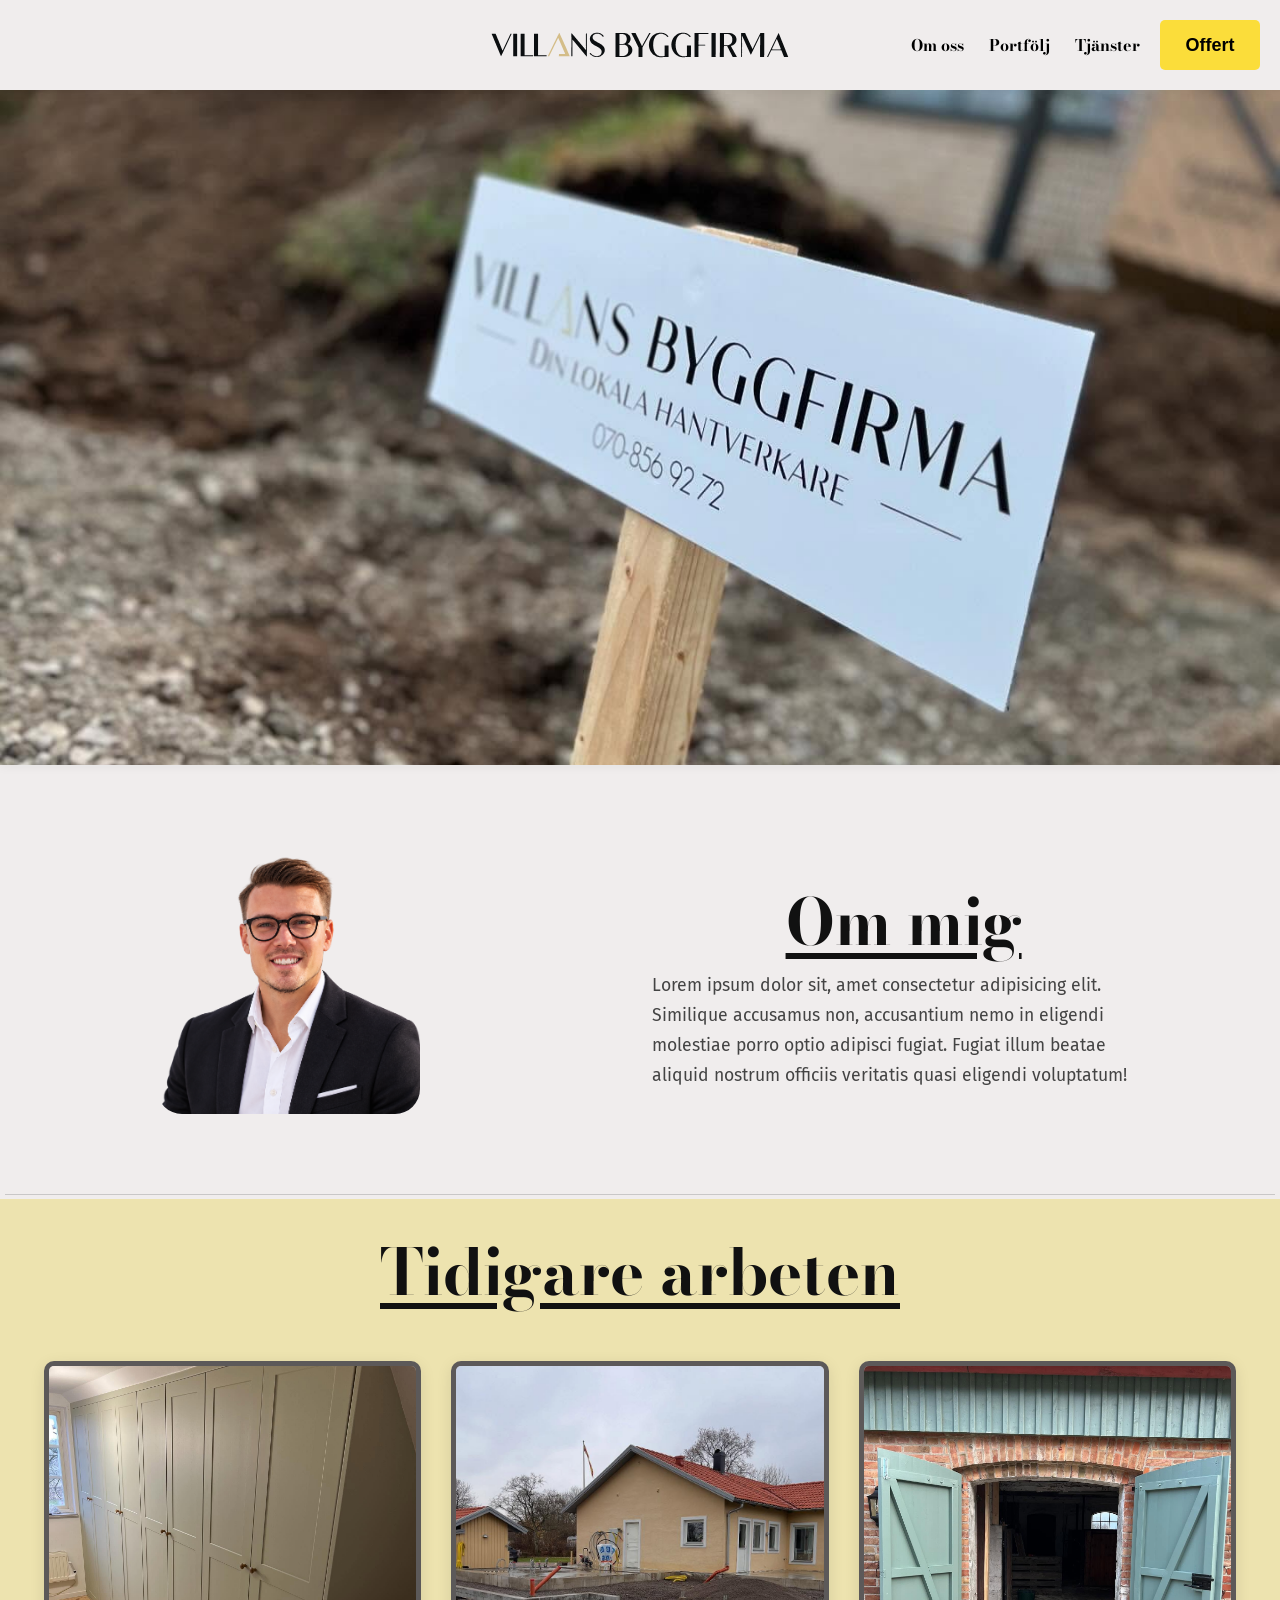
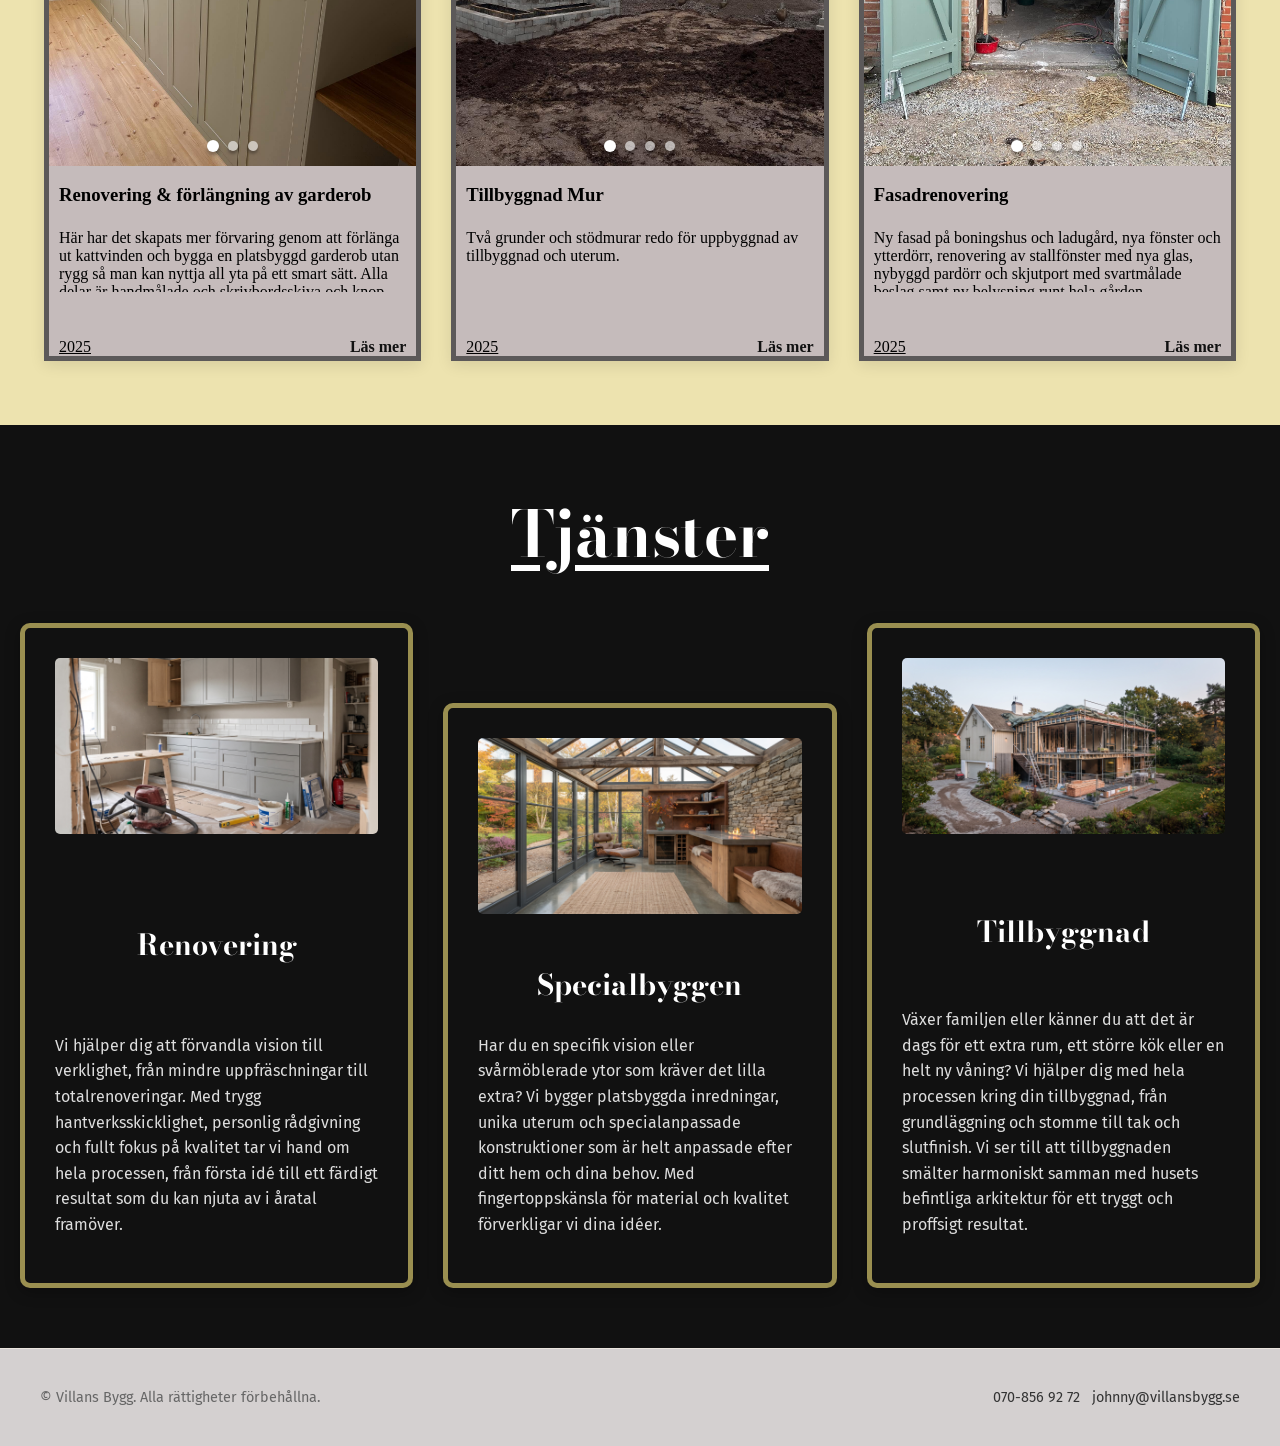
==== commit c4172e89: "Uppdaterad JSON fil med nya projekt och bilder. Städat bort lite kommentarer och refaktorerat lite k" ====
--- a/index.html
+++ b/index.html
@@ -48,7 +48,7 @@
         <section id="portfolio">
             <div class="project-section">
                 <h2>Tidigare arbeten</h2>
-                <div id="projects-grid"></div>   <!--Denna tar in projekten automatiskt och använder sig av en template fil istället-->
+                <div id="projects-grid"></div>   <!--här tas projekten in automatiskt och använder sig av en template fil istället-->
             </div>
         </section>
 
@@ -89,20 +89,13 @@
             </div>
         </footer>
 
-
-
-
-
-<!-- POP-UP RUTA Offert -->
         <div id="offerForm" class="form">
             <div class="form-content">
-                <!-- Stäng knapp -->
                 <span class="close-btn">&times;</span>
                 
                 <h2>Begär offert</h2>
                 <p>Berätta om ert projekt så återkommer vi!</p>
                 
-                <!-- Kontaktformulär flyttas hit -->
                 <form method="post" id="leadform">
                     <div class="form-group">
                         <input type="text" name="name" placeholder="Ditt namn" required>
@@ -125,10 +118,8 @@
     </main>
         <template id="project-template">
             <div class="project-card">
-                <!-- Bildspel-behållare -->
                 <div class="slideshow-container">
                     <img src="" alt="" class="project-img active-img">
-                    <!-- Här laddas de övriga bilderna dynamiskt -->
                     <div class="slideshow-dots"></div>
                 </div>
                 
--- a/style.css
+++ b/style.css
@@ -343,8 +343,8 @@
 
     & .project-desc {
         display: -webkit-box;
-        -webkit-line-clamp: 3;
-        line-clamp: 3;
+        -webkit-line-clamp: 4;
+        line-clamp: 4;
         -webkit-box-orient: vertical;
         overflow: hidden;
         margin: 0;
@@ -366,7 +366,6 @@
     }
 }
 
-/* SERVICES SECTION */
 #services {
     display: grid;
     grid-template-columns: repeat(3, 1fr);
@@ -513,7 +512,6 @@
     }
 }
 
-/* Standardläge på dator (dölj hamburgarknappen) */
 .menu-toggle {
     display: none;
     background: none;
@@ -523,25 +521,7 @@
     color: #111;
 }
 
-@media (max-width: 768px) {
-    .footer-container {
-        flex-direction: column;
-        text-align: center;
-    }
-
-    #services,
-    #projects-grid {
-        grid-template-columns: 1fr; 
-
-        & .service-card:nth-child(3),
-        & .project-card:nth-child(3) {
-            margin-top: 0;
-        }
-    }
-}
-
 @media (max-width: 1100px) {
-    /* Visa hamburgarknappen i mobilen */
     .menu-toggle {
         display: block;
         background: none;
@@ -552,9 +532,8 @@
         justify-self: end;
     }
 
-    /* Dölj navigeringslistan som standard i mobilen tills den aktiveras/öppnas */
     .navbar ul {
-        display: none; /* Dold tills man klickar på hamburgaren */
+        display: none; 
         flex-direction: column;
         position: absolute;
         top: 100%;
@@ -567,8 +546,21 @@
         gap: 20px;
     }
 
-    /* Om du vill att menyn ska visas när man klickar (toggla med en klass som heter 'active' via JS) */
     .navbar ul.active {
         display: flex;
     }
+        .footer-container {
+        flex-direction: column;
+        text-align: center;
+    }
+
+    #services,
+    #projects-grid {
+        grid-template-columns: 1fr; 
+
+        & .service-card:nth-child(3),
+        & .project-card:nth-child(3) {
+            margin-top: 0;
+        }
+    }
 }
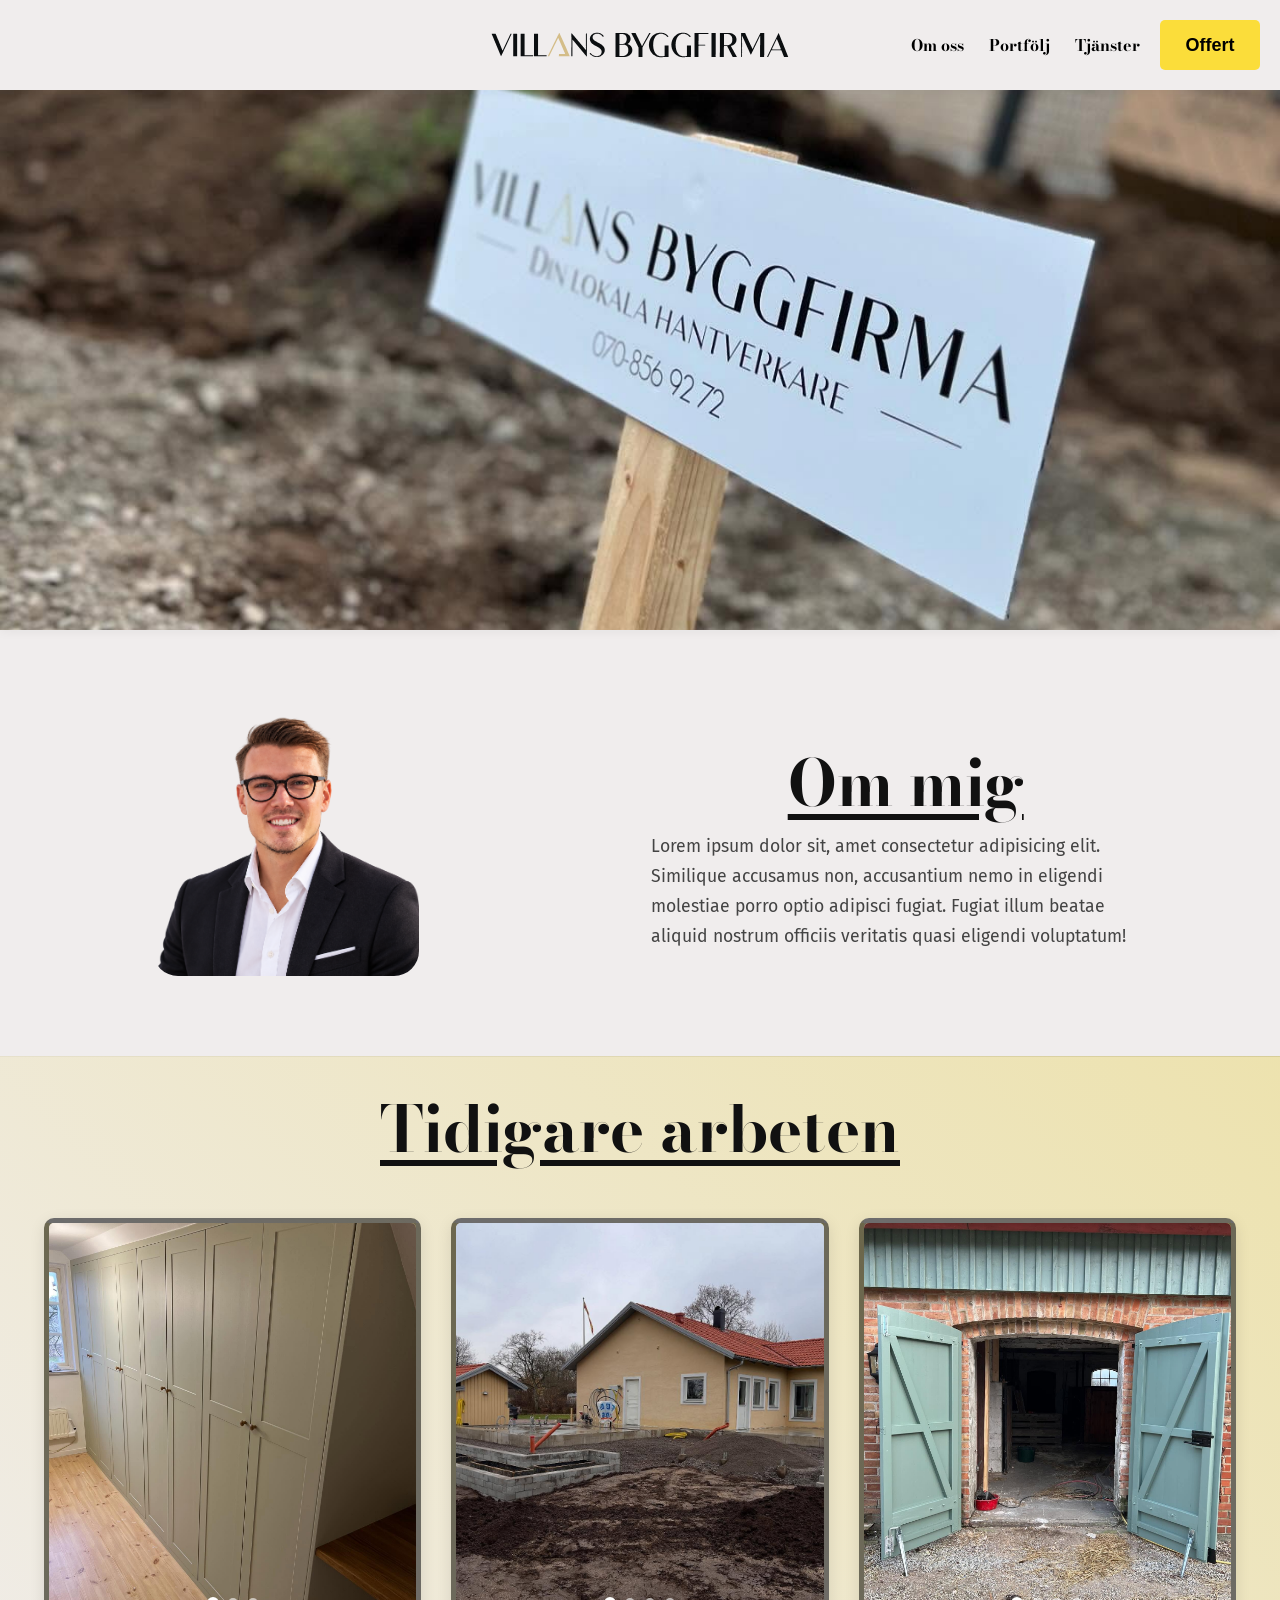
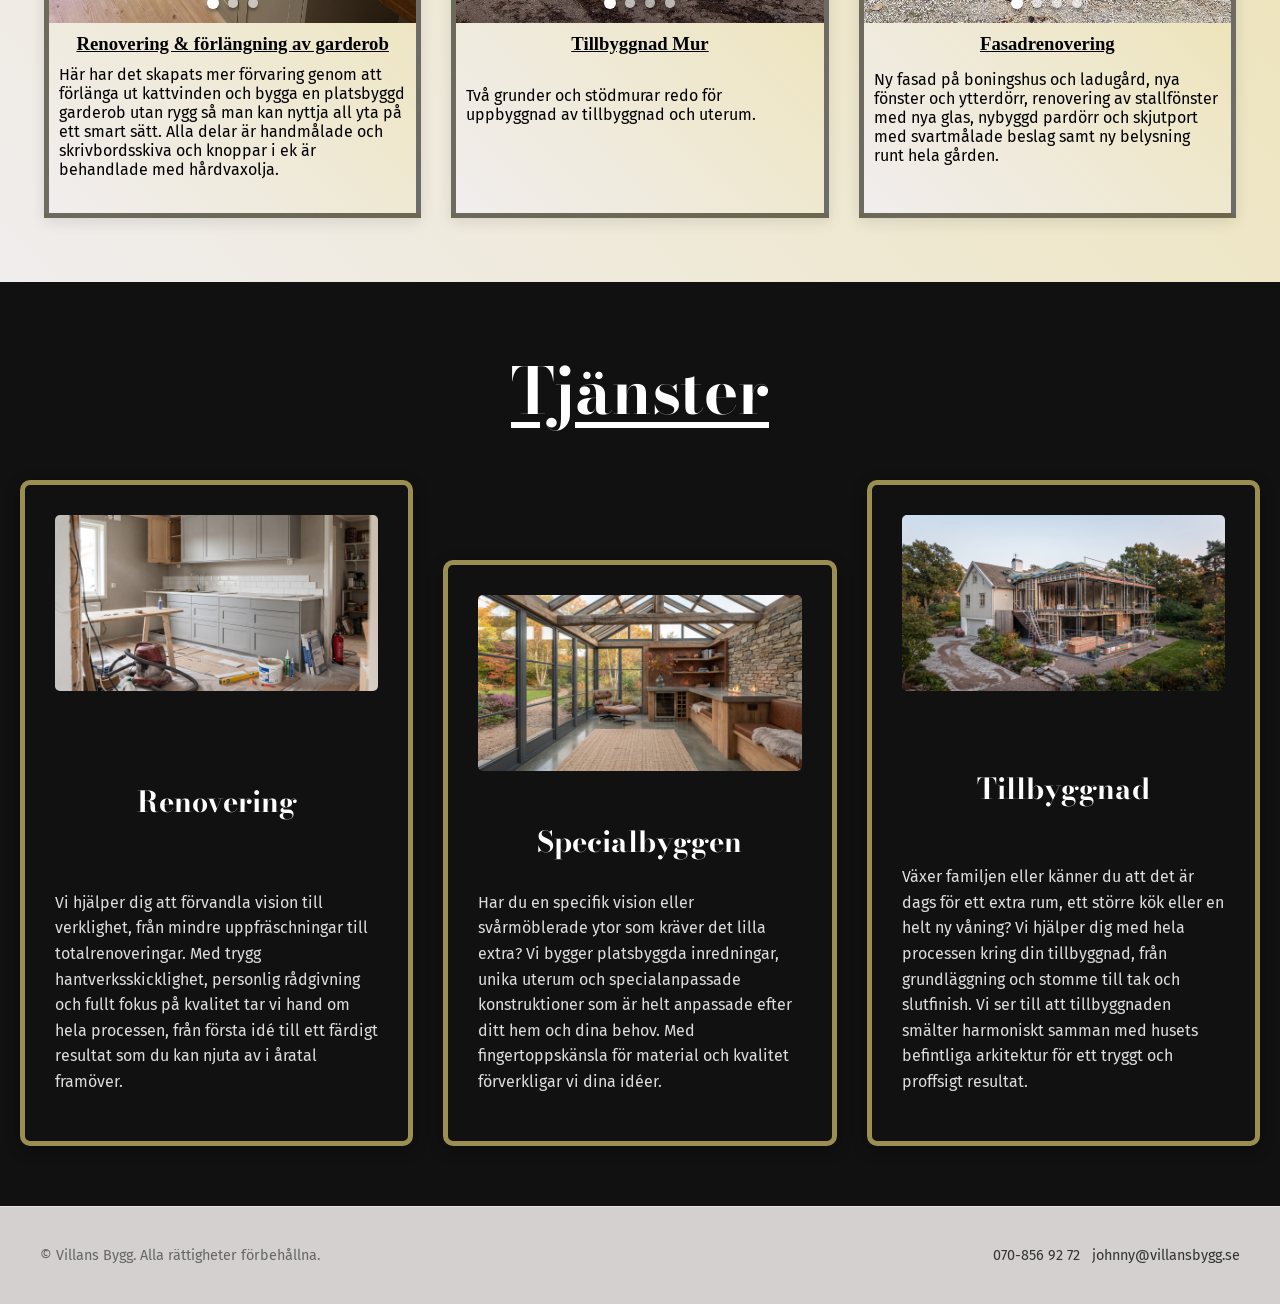
==== commit 66f46dfe: "Reviderat stylingen på projekt sektionen. Lagt till mediaquery för paragrafen i about sektionen" ====
--- a/index.html
+++ b/index.html
@@ -127,8 +127,6 @@
                     <h3 class="project-title"></h3>
                     <p class="project-desc"></p>
                     <div class="project-tags">
-                        <p class="project-year"></p>
-                        <a href="/projects.html" class="project-link">Läs mer</a>
                     </div>
                 </div>
             </div>
--- a/style.css
+++ b/style.css
@@ -9,7 +9,7 @@
 
 body{
     margin: 0;
-    background-color: rgb(240, 237, 237);
+    background-color: #f0eded;
 }
 
 header{
@@ -174,7 +174,7 @@
 .hero-banner img {
     width: 100%;
     height: auto;
-    max-height: 75vh;
+    max-height: 60vh;
     object-fit: cover;
     object-position: center 68%;
     display: block;
@@ -182,16 +182,6 @@
     z-index: 500;
 }
 
-.hero-text-box {
-    position: absolute;     
-    top: 50%;             
-    left: 8%;             
-    transform: translateY(-50%);
-    max-width: 450px;       
-    color: #ffffff;        
-    text-shadow: 0 2px 6px rgba(0, 0, 0, 0.8);
-}
-
 .hero-text-box p {
     font-family: "Bodoni Moda", serif; 
     font-size: 2rem;
@@ -202,7 +192,6 @@
 #aboutUs {
     padding: 80px 20px;
     max-width: 1fr;
-    margin: 5px;
     box-shadow: 0px 1px #33333334;
 }
 
@@ -245,7 +234,7 @@
 #portfolio {
     padding: 24px;
     box-shadow: 0px 1px #33333334;
-    background-color: rgba(233, 213, 98, 0.452);
+    background: linear-gradient(45deg, #f0eded, #e9d56273);
 }
 
 .project-section {
@@ -280,7 +269,7 @@
     justify-content: space-between;
     width: 100%;
     height: 600px;
-    background-color: #c5bbbb;
+    background: linear-gradient(45deg, #f0eded, #e9d56273);
     border: thick solid rgba(29, 29, 29, 0.616);
     border-radius: 10px 10px 0px 0px;
     box-sizing: border-box;
@@ -341,28 +330,37 @@
     height: 200px;
     padding: 0px 10px;
 
+    & .project-title {
+        margin: 10px;
+        justify-self: center;
+        text-decoration: underline;
+        font-weight: bolder;
+    }
     & .project-desc {
-        display: -webkit-box;
-        -webkit-line-clamp: 4;
-        line-clamp: 4;
-        -webkit-box-orient: vertical;
-        overflow: hidden;
+        font-family: "Fira Sans", sans-serif;
+        font-size: 1rem;
         margin: 0;
     }
     & .project-tags {
         display: flex;
         flex-direction: row;
-        align-items: flex-end;
+        align-items: center;
+        height: auto;
+        margin-top: auto;
+
     }
     & .project-year {
         text-decoration: underline;
         flex-grow: 1;
         margin: 0;
     }
-    & .project-link {
+    & .read-more-btn {
         text-decoration: none;
+        border: none;
+        background: none;
         color: #111;
-        font-weight: bold;
+        font-weight: bolder;
+        font-style: italic;
     }
 }
 
@@ -519,6 +517,16 @@
     cursor: pointer;
     font-size: 2rem;
     color: #111;
+}
+
+@media (max-width: 768px) {
+    .hero-banner img {
+        max-height: 25vh;
+    }
+
+    .about p {
+        font-size: 1em;
+    }
 }
 
 @media (max-width: 1100px) {
